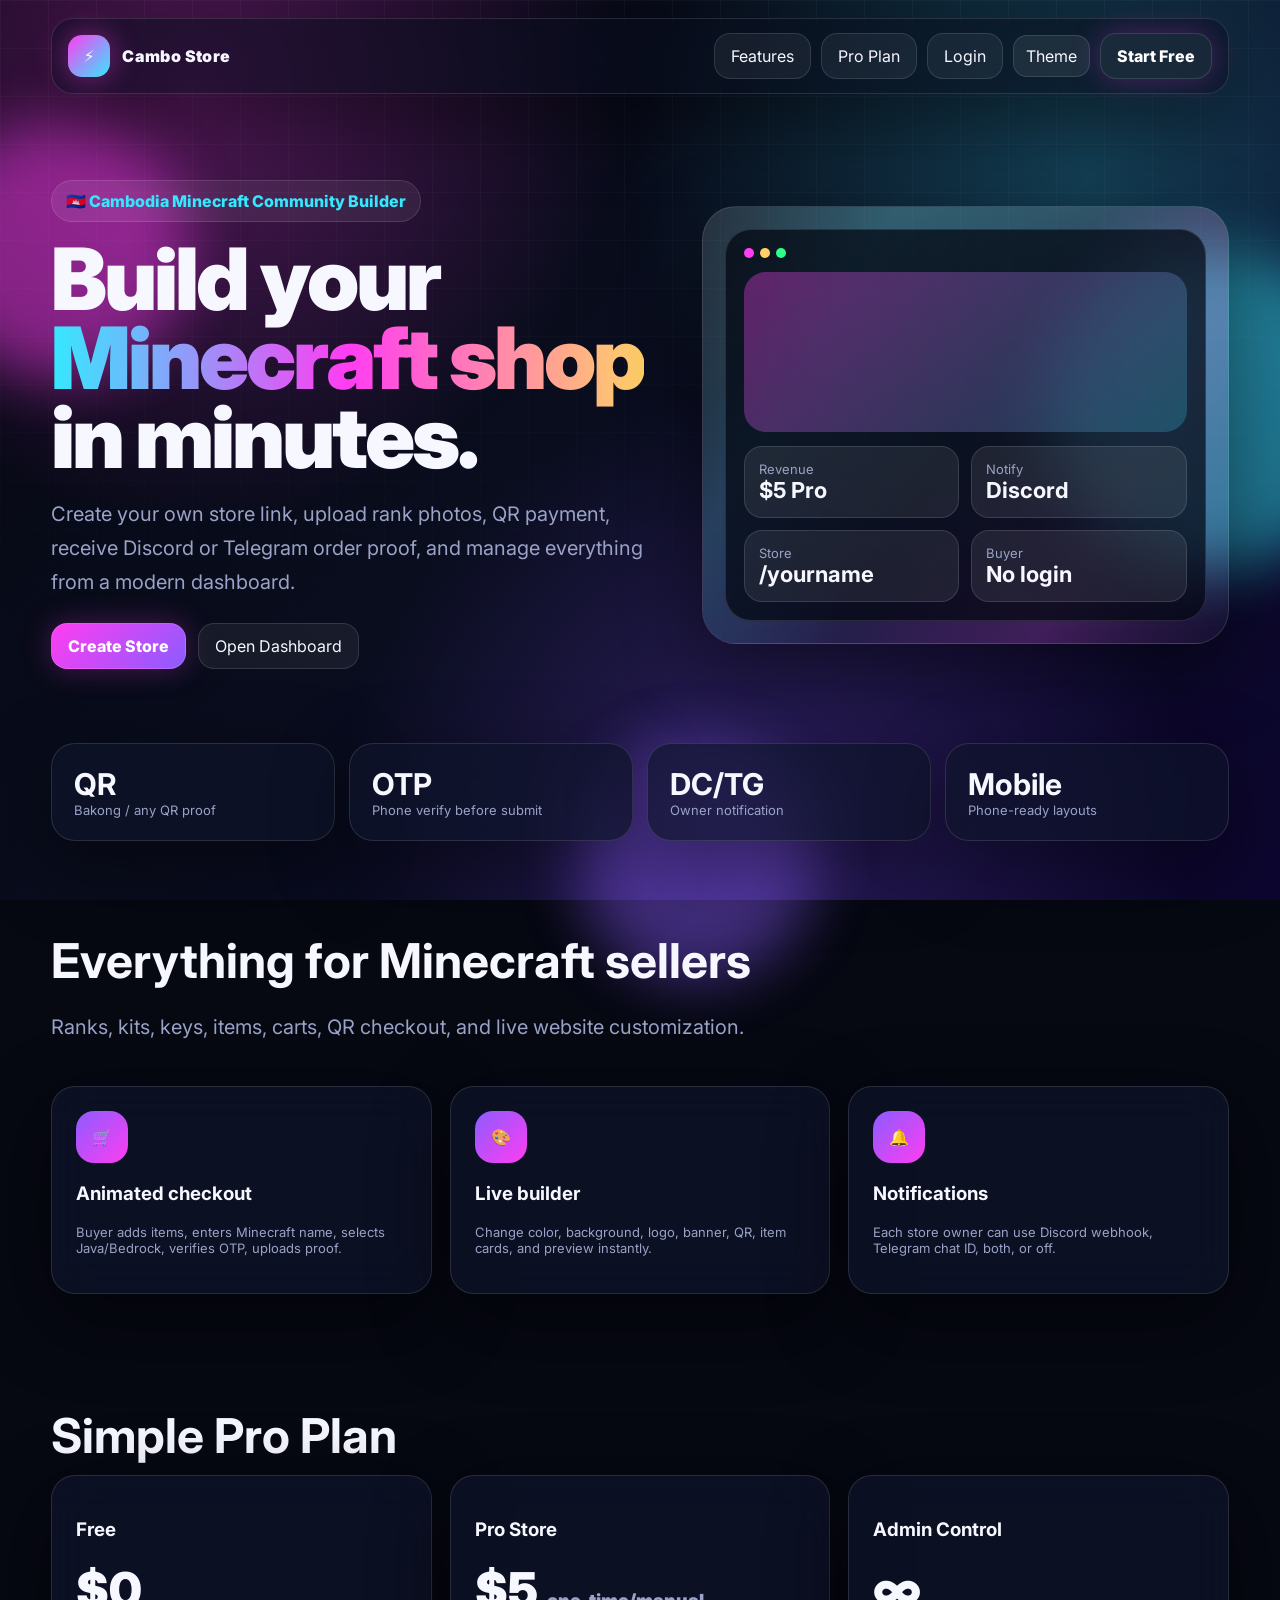
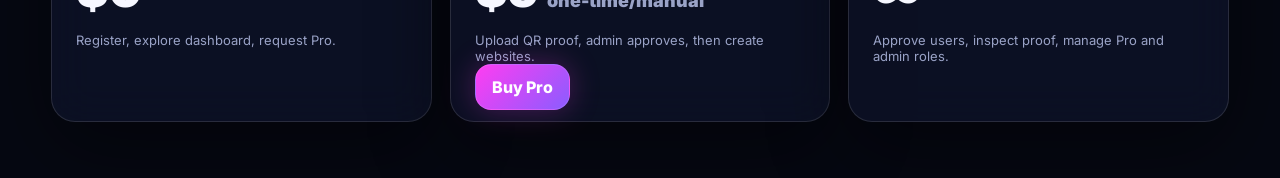
==== index.html @ da65d28f "Add files via upload" ====
<!DOCTYPE html><html lang="en"><head><meta charset="UTF-8"><meta name="viewport" content="width=device-width,initial-scale=1.0"><title>Cambo Store — Minecraft store builder</title><link rel="preconnect" href="https://fonts.googleapis.com"><link href="https://fonts.googleapis.com/css2?family=Inter:wght@400;600;700;800;900&display=swap" rel="stylesheet"><link rel="stylesheet" href="neon.css"></head><body><div class="bgfx"></div><div class="gridfx"></div><div class="orb one"></div><div class="orb two"></div><div class="orb three"></div><nav class="nav"><a class="brand" href="index.html"><span class="brand-badge">⚡</span><span>Cambo Store</span></a><div class="navlinks"><a href="#features">Features</a><a href="#pricing">Pro Plan</a><a href="login.html" data-auth>Login</a><button class="theme-toggle" onclick="toggleTheme()">Theme</button><a class="btn" href="register.html">Start Free</a></div></nav><main class="container"><section class="hero"><div><span class="eyebrow">🇰🇭 Cambodia Minecraft Community Builder</span><h1 class="title">Build your <span>Minecraft shop</span> in minutes.</h1><p class="lead">Create your own store link, upload rank photos, QR payment, receive Discord or Telegram order proof, and manage everything from a modern dashboard.</p><div class="hero-actions"><a class="btn" href="register.html">Create Store</a><a class="ghost" href="login.html">Open Dashboard</a></div></div><div class="hero-card"><div class="preview-window"><div class="mock-top"><i class="dot"></i><i class="dot"></i><i class="dot"></i></div><div class="mock-banner"></div><div class="mini-grid"><div class="mini-card"><span class="small">Revenue</span><b>$5 Pro</b></div><div class="mini-card"><span class="small">Notify</span><b>Discord</b></div><div class="mini-card"><span class="small">Store</span><b>/yourname</b></div><div class="mini-card"><span class="small">Buyer</span><b>No login</b></div></div></div></div></section><section class="stats"><div class="stat"><b>QR</b><span>Bakong / any QR proof</span></div><div class="stat"><b>OTP</b><span>Phone verify before submit</span></div><div class="stat"><b>DC/TG</b><span>Owner notification</span></div><div class="stat"><b>Mobile</b><span>Phone-ready layouts</span></div></section><section id="features" class="section"><div class="section-head"><div><h2 class="section-title">Everything for Minecraft sellers</h2><p class="lead">Ranks, kits, keys, items, carts, QR checkout, and live website customization.</p></div></div><div class="features"><div class="card"><div class="icon">🛒</div><h3>Animated checkout</h3><p class="small">Buyer adds items, enters Minecraft name, selects Java/Bedrock, verifies OTP, uploads proof.</p></div><div class="card"><div class="icon">🎨</div><h3>Live builder</h3><p class="small">Change color, background, logo, banner, QR, item cards, and preview instantly.</p></div><div class="card"><div class="icon">🔔</div><h3>Notifications</h3><p class="small">Each store owner can use Discord webhook, Telegram chat ID, both, or off.</p></div></div></section><section id="pricing" class="section"><h2 class="section-title">Simple Pro Plan</h2><div class="pricing"><div class="card"><h3>Free</h3><div class="price">$0</div><p class="small">Register, explore dashboard, request Pro.</p></div><div class="card"><h3>Pro Store</h3><div class="price">$5 <span>one-time/manual</span></div><p class="small">Upload QR proof, admin approves, then create websites.</p><a class="btn full" href="register.html">Buy Pro</a></div><div class="card"><h3>Admin Control</h3><div class="price">∞</div><p class="small">Approve users, inspect proof, manage Pro and admin roles.</p></div></div></section></main><div id="toast" class="toast"></div><script src="app.js"></script></body></html>
---- neon.css ----
:root{
  --bg:#060812;--panel:rgba(15,20,42,.72);--panel2:rgba(22,28,55,.88);--text:#f6f7ff;--muted:#9aa3c7;--pink:#ff3df2;--cyan:#35e9ff;--purple:#8b5cff;--green:#2dff88;--gold:#ffd166;--danger:#ff4d6d;--radius:24px;--shadow:0 25px 80px rgba(0,0,0,.45);--border:1px solid rgba(255,255,255,.12)
}
[data-theme="light"]{--bg:#f4f7ff;--panel:rgba(255,255,255,.82);--panel2:#fff;--text:#0b1021;--muted:#5d6685;--shadow:0 20px 60px rgba(26,35,70,.14);--border:1px solid rgba(20,30,60,.1)}
*{box-sizing:border-box}html{scroll-behavior:smooth}body{margin:0;font-family:Inter,ui-sans-serif,system-ui,Segoe UI,Arial,sans-serif;background:var(--bg);color:var(--text);min-height:100vh;overflow-x:hidden}a{color:inherit;text-decoration:none}button,input,textarea,select{font:inherit}button{border:0;cursor:pointer}.bgfx{position:fixed;inset:0;z-index:-3;background:radial-gradient(circle at 15% 10%,rgba(255,61,242,.3),transparent 32%),radial-gradient(circle at 85% 20%,rgba(53,233,255,.24),transparent 35%),radial-gradient(circle at 60% 90%,rgba(139,92,255,.26),transparent 38%),linear-gradient(135deg,#050610,#090d1d 45%,#0d0630)}.gridfx{position:fixed;inset:0;z-index:-2;background-image:linear-gradient(rgba(255,255,255,.045) 1px,transparent 1px),linear-gradient(90deg,rgba(255,255,255,.045) 1px,transparent 1px);background-size:48px 48px;mask-image:linear-gradient(to bottom,rgba(0,0,0,.8),transparent 85%)}.orb{position:fixed;border-radius:999px;filter:blur(30px);opacity:.45;animation:float 8s ease-in-out infinite;z-index:-1}.orb.one{width:260px;height:260px;background:var(--pink);left:-70px;top:120px}.orb.two{width:320px;height:320px;background:var(--cyan);right:-90px;top:250px;animation-delay:1.2s}.orb.three{width:240px;height:240px;background:var(--purple);left:45%;bottom:-80px;animation-delay:2.1s}@keyframes float{50%{transform:translateY(-25px) scale(1.07)}}
.nav{width:min(1180px,92%);margin:18px auto;display:flex;align-items:center;justify-content:space-between;padding:14px 16px;border:var(--border);background:rgba(9,13,28,.55);backdrop-filter:blur(18px);border-radius:22px;box-shadow:var(--shadow);position:sticky;top:14px;z-index:20}.brand{display:flex;align-items:center;gap:12px;font-weight:900;letter-spacing:.4px}.brand-badge{width:42px;height:42px;border-radius:14px;background:linear-gradient(135deg,var(--pink),var(--cyan));display:grid;place-items:center;box-shadow:0 0 30px rgba(255,61,242,.45)}.navlinks{display:flex;gap:10px;align-items:center}.navlinks a,.ghost,.btn{padding:12px 16px;border-radius:16px;border:var(--border);background:rgba(255,255,255,.06);transition:.22s ease}.navlinks a:hover,.ghost:hover{transform:translateY(-2px);border-color:rgba(53,233,255,.5);box-shadow:0 0 28px rgba(53,233,255,.16)}.btn{background:linear-gradient(135deg,var(--pink),var(--purple));color:white;font-weight:800;box-shadow:0 0 30px rgba(255,61,242,.26)}.btn.cyan{background:linear-gradient(135deg,var(--cyan),var(--green));color:#06101b}.btn:hover{transform:translateY(-3px) scale(1.01)}.container{width:min(1180px,92%);margin:0 auto}.hero{padding:68px 0 40px;display:grid;grid-template-columns:1.08fr .92fr;gap:32px;align-items:center}.eyebrow{display:inline-flex;gap:8px;align-items:center;padding:10px 14px;border-radius:999px;background:rgba(255,255,255,.07);border:var(--border);color:var(--cyan);font-weight:800}.title{font-size:clamp(42px,7vw,86px);line-height:.92;margin:18px 0 18px;letter-spacing:-3px;font-weight:1000}.title span{background:linear-gradient(90deg,var(--cyan),var(--pink),var(--gold));-webkit-background-clip:text;color:transparent}.lead{font-size:clamp(16px,2vw,20px);color:var(--muted);line-height:1.7;max-width:700px}.hero-actions{display:flex;gap:12px;flex-wrap:wrap;margin-top:24px}.hero-card{position:relative;border:var(--border);background:linear-gradient(180deg,rgba(255,255,255,.12),rgba(255,255,255,.04));border-radius:34px;padding:22px;box-shadow:var(--shadow);overflow:hidden}.hero-card:before{content:"";position:absolute;inset:-1px;background:linear-gradient(120deg,transparent,var(--cyan),transparent,var(--pink),transparent);opacity:.16;z-index:-1}.preview-window{border-radius:26px;background:rgba(4,7,18,.72);border:var(--border);padding:18px}.mock-top{display:flex;gap:6px;margin-bottom:14px}.dot{width:10px;height:10px;border-radius:50%;background:var(--pink)}.dot:nth-child(2){background:var(--gold)}.dot:nth-child(3){background:var(--green)}.mock-banner{height:160px;border-radius:22px;background:linear-gradient(135deg,rgba(255,61,242,.35),rgba(53,233,255,.22)),url('https://images.unsplash.com/photo-1607513746994-51f730a44832?q=80&w=1200&auto=format&fit=crop') center/cover}.mini-grid{display:grid;grid-template-columns:repeat(2,1fr);gap:12px;margin-top:14px}.mini-card{border:var(--border);border-radius:18px;padding:14px;background:rgba(255,255,255,.08)}.mini-card b{display:block;font-size:22px}.stats{display:grid;grid-template-columns:repeat(4,1fr);gap:14px;margin:34px auto}.stat,.card,.panel,.auth-card{border:var(--border);background:var(--panel);backdrop-filter:blur(20px);border-radius:var(--radius);box-shadow:var(--shadow)}.stat{padding:22px}.stat b{font-size:30px}.stat span,.small{display:block;color:var(--muted);font-size:13px}.section{padding:56px 0}.section-title{font-size:clamp(28px,4vw,48px);margin:0 0 10px}.section-head{display:flex;justify-content:space-between;gap:20px;align-items:end;margin-bottom:22px}.features,.templates,.pricing{display:grid;grid-template-columns:repeat(3,1fr);gap:18px}.card{padding:24px;transition:.22s}.card:hover{transform:translateY(-6px);border-color:rgba(255,61,242,.45);box-shadow:0 30px 90px rgba(255,61,242,.12)}.icon{width:52px;height:52px;border-radius:18px;display:grid;place-items:center;background:linear-gradient(135deg,var(--purple),var(--pink));margin-bottom:14px}.price{font-size:48px;font-weight:1000}.price span{font-size:18px;color:var(--muted)}
.auth-wrap{min-height:100vh;display:grid;place-items:center;padding:30px}.auth-card{width:min(460px,94%);padding:28px}.auth-card h1{font-size:34px;margin:8px 0}.field{display:grid;gap:7px;margin:14px 0}.field label{color:var(--muted);font-weight:700;font-size:13px}input,textarea,select{width:100%;padding:14px 16px;border-radius:16px;border:var(--border);outline:none;background:rgba(255,255,255,.07);color:var(--text)}input:focus,textarea:focus,select:focus{border-color:var(--cyan);box-shadow:0 0 0 4px rgba(53,233,255,.12)}.full{width:100%}.toast{position:fixed;right:20px;bottom:20px;padding:14px 16px;border-radius:18px;background:var(--panel2);border:var(--border);box-shadow:var(--shadow);display:none;z-index:100}.toast.show{display:block;animation:pop .25s ease}@keyframes pop{from{transform:translateY(12px);opacity:0}}
.app{display:grid;grid-template-columns:280px 1fr;min-height:100vh}.sidebar{position:sticky;top:0;height:100vh;padding:18px;border-right:var(--border);background:rgba(5,8,22,.78);backdrop-filter:blur(18px)}.side-nav{display:grid;gap:10px;margin-top:24px}.side-nav a,.side-nav button{padding:14px 16px;border-radius:16px;background:transparent;color:var(--muted);text-align:left;border:0}.side-nav a.active,.side-nav a:hover,.side-nav button:hover{background:rgba(255,255,255,.08);color:var(--text)}.main{padding:24px;min-width:0}.topbar{display:flex;justify-content:space-between;align-items:center;gap:14px;margin-bottom:22px}.dash-grid{display:grid;grid-template-columns:repeat(3,1fr);gap:18px;margin-bottom:18px}.panel{padding:22px}.row{display:flex;justify-content:space-between;gap:14px;align-items:center;padding:16px;border-radius:18px;border:var(--border);background:rgba(255,255,255,.05);margin:10px 0}.row-actions{display:flex;gap:8px;flex-wrap:wrap}.badge{display:inline-flex;align-items:center;gap:6px;padding:8px 12px;border-radius:999px;background:rgba(53,233,255,.12);border:1px solid rgba(53,233,255,.25);color:var(--cyan);font-weight:900;font-size:12px}.badge.pro{background:rgba(255,209,102,.12);border-color:rgba(255,209,102,.25);color:var(--gold)}.builder{display:grid;grid-template-columns:1fr .9fr;gap:18px}.tabs{display:flex;gap:8px;flex-wrap:wrap;margin:14px 0}.tab{padding:10px 14px;border-radius:12px;background:rgba(255,255,255,.06)}.upload-zone{border:2px dashed rgba(53,233,255,.35);border-radius:20px;padding:22px;text-align:center;background:rgba(53,233,255,.06);transition:.2s}.upload-zone.drag{background:rgba(255,61,242,.12);border-color:var(--pink)}.preview{min-height:420px;border-radius:28px;border:var(--border);padding:20px;overflow:hidden}.preview-hero{border-radius:24px;padding:28px;background:linear-gradient(135deg,rgba(255,61,242,.25),rgba(53,233,255,.18));text-align:center}.preview img{max-width:100%;border-radius:18px}.items-grid{display:grid;grid-template-columns:repeat(2,1fr);gap:12px}.item-card{border:var(--border);background:rgba(255,255,255,.06);border-radius:18px;padding:14px}.item-card img{width:100%;height:120px;object-fit:cover;border-radius:14px}.admin-users{display:grid;gap:12px}.proof-img{width:90px;height:90px;object-fit:cover;border-radius:14px;border:var(--border)}
.shop-layout{display:grid;grid-template-columns:230px 1fr 330px;gap:18px;width:min(1400px,94%);margin:22px auto}.shop-side,.shop-cart,.shop-main{border:var(--border);background:var(--panel);border-radius:26px;box-shadow:var(--shadow);padding:18px}.shop-side{height:max-content;position:sticky;top:18px}.shop-logo{width:70px;height:70px;border-radius:22px;object-fit:cover;border:var(--border)}.shop-main{min-height:80vh}.shop-hero{padding:34px;border-radius:28px;background:linear-gradient(135deg,rgba(255,61,242,.28),rgba(53,233,255,.16));margin-bottom:18px;overflow:hidden}.shop-hero h1{font-size:clamp(34px,5vw,66px);margin:0}.banner{width:100%;max-height:260px;object-fit:cover;border-radius:22px;margin-top:16px}.shop-grid{display:grid;grid-template-columns:repeat(3,1fr);gap:16px}.shop-item{border:var(--border);border-radius:22px;padding:14px;background:rgba(255,255,255,.06);transition:.2s}.shop-item:hover{transform:translateY(-5px);box-shadow:0 20px 60px rgba(53,233,255,.12)}.shop-item img{width:100%;height:150px;object-fit:cover;border-radius:16px}.shop-cart{height:max-content;position:sticky;top:18px}.cart-line{display:flex;justify-content:space-between;gap:10px;padding:9px 0;border-bottom:1px solid rgba(255,255,255,.08)}.qr{width:100%;max-width:220px;border-radius:18px;border:var(--border);display:block;margin:10px auto}.theme-toggle{background:rgba(255,255,255,.08);border:var(--border);color:var(--text);padding:10px 12px;border-radius:14px}
@media(max-width:980px){.hero,.builder,.shop-layout{grid-template-columns:1fr}.stats,.features,.templates,.pricing,.dash-grid{grid-template-columns:1fr 1fr}.app{grid-template-columns:1fr}.sidebar{position:fixed;z-index:50;left:-290px;transition:.25s}.sidebar.open{left:0}.shop-side,.shop-cart{position:static}.shop-grid{grid-template-columns:1fr 1fr}.navlinks{display:none}.mobile-show{display:inline-flex!important}}@media(max-width:620px){.stats,.features,.templates,.pricing,.dash-grid,.shop-grid,.items-grid{grid-template-columns:1fr}.title{letter-spacing:-1px}.main{padding:14px}.row{display:block}.row-actions{margin-top:12px}.hero-actions .btn,.hero-actions .ghost{width:100%;text-align:center}.shop-layout{width:94%;margin:12px auto}.auth-card{padding:22px}.section-head{display:block}}
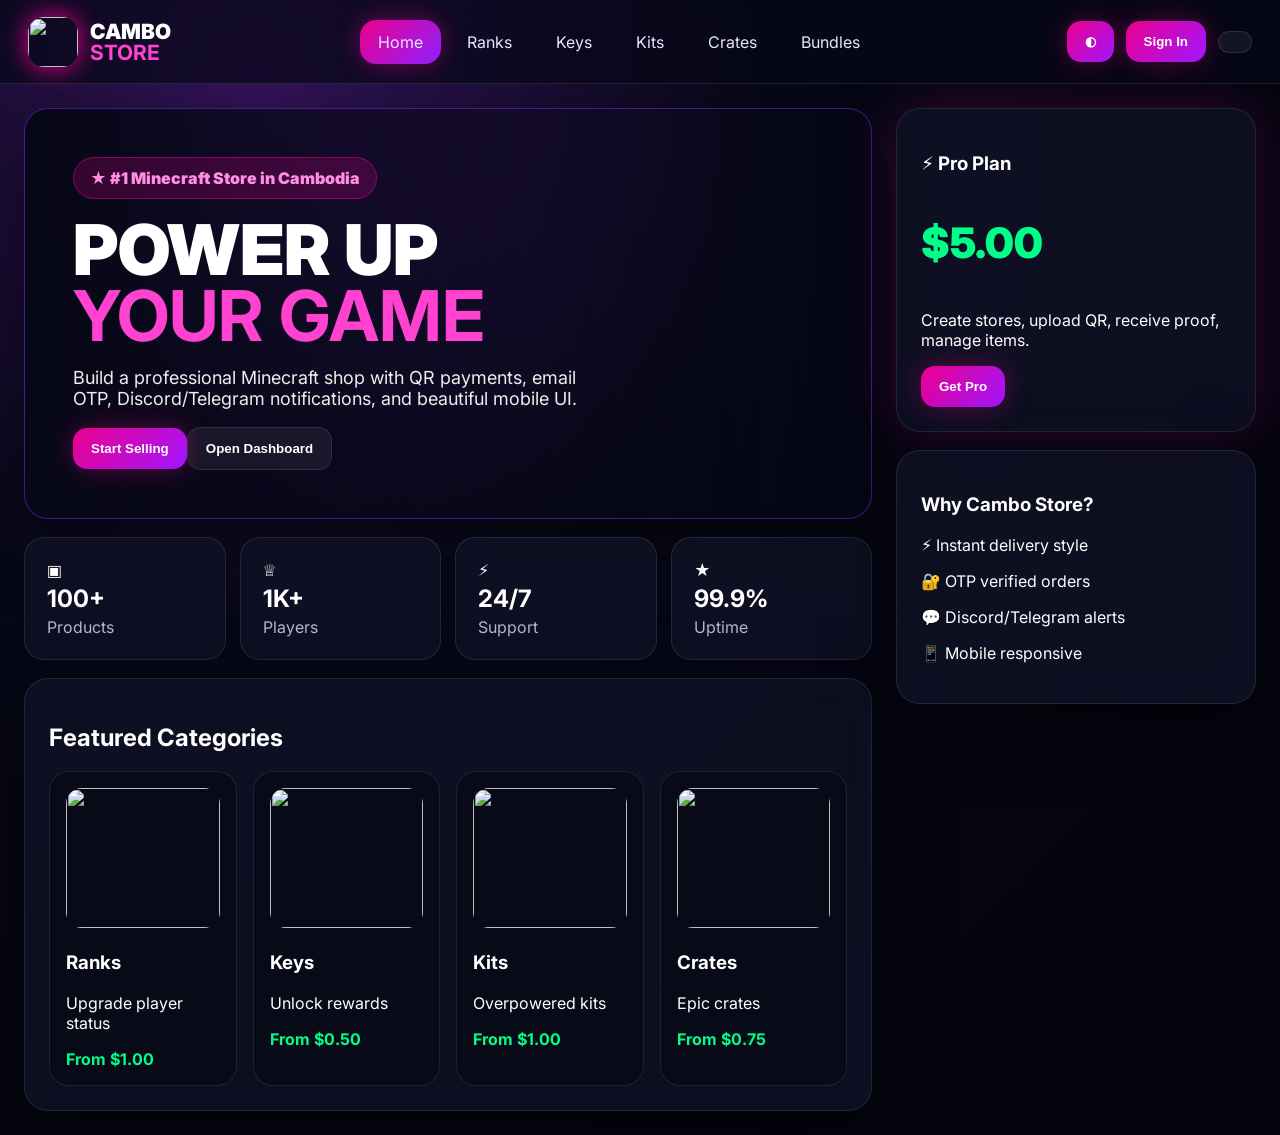
==== commit fa3eb369: "Add files via upload" ====
--- a/index.html
+++ b/index.html
@@ -1 +1 @@
-<!DOCTYPE html><html lang="en"><head><meta charset="UTF-8"><meta name="viewport" content="width=device-width,initial-scale=1.0"><title>Cambo Store — Minecraft store builder</title><link rel="preconnect" href="https://fonts.googleapis.com"><link href="https://fonts.googleapis.com/css2?family=Inter:wght@400;600;700;800;900&display=swap" rel="stylesheet"><link rel="stylesheet" href="neon.css"></head><body><div class="bgfx"></div><div class="gridfx"></div><div class="orb one"></div><div class="orb two"></div><div class="orb three"></div><nav class="nav"><a class="brand" href="index.html"><span class="brand-badge">⚡</span><span>Cambo Store</span></a><div class="navlinks"><a href="#features">Features</a><a href="#pricing">Pro Plan</a><a href="login.html" data-auth>Login</a><button class="theme-toggle" onclick="toggleTheme()">Theme</button><a class="btn" href="register.html">Start Free</a></div></nav><main class="container"><section class="hero"><div><span class="eyebrow">🇰🇭 Cambodia Minecraft Community Builder</span><h1 class="title">Build your <span>Minecraft shop</span> in minutes.</h1><p class="lead">Create your own store link, upload rank photos, QR payment, receive Discord or Telegram order proof, and manage everything from a modern dashboard.</p><div class="hero-actions"><a class="btn" href="register.html">Create Store</a><a class="ghost" href="login.html">Open Dashboard</a></div></div><div class="hero-card"><div class="preview-window"><div class="mock-top"><i class="dot"></i><i class="dot"></i><i class="dot"></i></div><div class="mock-banner"></div><div class="mini-grid"><div class="mini-card"><span class="small">Revenue</span><b>$5 Pro</b></div><div class="mini-card"><span class="small">Notify</span><b>Discord</b></div><div class="mini-card"><span class="small">Store</span><b>/yourname</b></div><div class="mini-card"><span class="small">Buyer</span><b>No login</b></div></div></div></div></section><section class="stats"><div class="stat"><b>QR</b><span>Bakong / any QR proof</span></div><div class="stat"><b>OTP</b><span>Phone verify before submit</span></div><div class="stat"><b>DC/TG</b><span>Owner notification</span></div><div class="stat"><b>Mobile</b><span>Phone-ready layouts</span></div></section><section id="features" class="section"><div class="section-head"><div><h2 class="section-title">Everything for Minecraft sellers</h2><p class="lead">Ranks, kits, keys, items, carts, QR checkout, and live website customization.</p></div></div><div class="features"><div class="card"><div class="icon">🛒</div><h3>Animated checkout</h3><p class="small">Buyer adds items, enters Minecraft name, selects Java/Bedrock, verifies OTP, uploads proof.</p></div><div class="card"><div class="icon">🎨</div><h3>Live builder</h3><p class="small">Change color, background, logo, banner, QR, item cards, and preview instantly.</p></div><div class="card"><div class="icon">🔔</div><h3>Notifications</h3><p class="small">Each store owner can use Discord webhook, Telegram chat ID, both, or off.</p></div></div></section><section id="pricing" class="section"><h2 class="section-title">Simple Pro Plan</h2><div class="pricing"><div class="card"><h3>Free</h3><div class="price">$0</div><p class="small">Register, explore dashboard, request Pro.</p></div><div class="card"><h3>Pro Store</h3><div class="price">$5 <span>one-time/manual</span></div><p class="small">Upload QR proof, admin approves, then create websites.</p><a class="btn full" href="register.html">Buy Pro</a></div><div class="card"><h3>Admin Control</h3><div class="price">∞</div><p class="small">Approve users, inspect proof, manage Pro and admin roles.</p></div></div></section></main><div id="toast" class="toast"></div><script src="app.js"></script></body></html>
+<!DOCTYPE html><html lang="en"><head><meta charset="UTF-8"><meta name="viewport" content="width=device-width,initial-scale=1"><title>Cambo Store</title><link rel="stylesheet" href="style.css"><script src="app.js" defer></script></head><body onload="loadHome()"><div id="particles"></div><nav class="topbar"><div class="logo"><img src="img/neon-preview.png"><span>CAMBO<br><b>STORE</b></span></div><div class="navlinks"><a class="active">Home</a><a>Ranks</a><a>Keys</a><a>Kits</a><a>Crates</a><a>Bundles</a></div><div class="nav-actions"><button onclick="toggleTheme()">◐</button><button id="loginBtn" onclick="go('login.html')">Sign In</button><div id="navUser" class="nav-user"></div></div></nav><main class="home-grid"><section class="home-main"><div class="hero-home"><div><span class="pill">★ #1 Minecraft Store in Cambodia</span><h1>POWER UP<br><b>YOUR GAME</b></h1><p>Build a professional Minecraft shop with QR payments, email OTP, Discord/Telegram notifications, and beautiful mobile UI.</p><button onclick="go('register.html')">Start Selling</button><button class="ghost" onclick="go('login.html')">Open Dashboard</button></div></div><div class="stats"><div>▣<b>100+</b><span>Products</span></div><div>♕<b>1K+</b><span>Players</span></div><div>⚡<b>24/7</b><span>Support</span></div><div>★<b>99.9%</b><span>Uptime</span></div></div><section class="section"><h2>Featured Categories</h2><div class="cards"><article><img src="img/neon-preview.png"><h3>Ranks</h3><p>Upgrade player status</p><b>From $1.00</b></article><article><img src="img/neon-preview.png"><h3>Keys</h3><p>Unlock rewards</p><b>From $0.50</b></article><article><img src="img/neon-preview.png"><h3>Kits</h3><p>Overpowered kits</p><b>From $1.00</b></article><article><img src="img/neon-preview.png"><h3>Crates</h3><p>Epic crates</p><b>From $0.75</b></article></div></section></section><aside class="home-side"><div class="panel glow"><h3>⚡ Pro Plan</h3><p class="price">$5.00</p><p>Create stores, upload QR, receive proof, manage items.</p><button onclick="go('register.html')">Get Pro</button></div><div class="panel"><h3>Why Cambo Store?</h3><p>⚡ Instant delivery style</p><p>🔐 OTP verified orders</p><p>💬 Discord/Telegram alerts</p><p>📱 Mobile responsive</p></div></aside></main><div id="toastBox"></div></body></html>
--- a/style.css
+++ b/style.css
@@ -0,0 +1,10 @@
+@import url('https://fonts.googleapis.com/css2?family=Inter:wght@400;600;700;800;900&display=swap');
+:root{--bg:#070817;--panel:#111226cc;--line:#ffffff18;--txt:#fff;--muted:#b9b6d8;--pink:#ec008c;--pink2:#ff43d0;--cyan:#00d9ff;--green:#00ff88;--yellow:#ffd000;--shadow:0 20px 70px #0008;--r:24px} [data-theme=light]{--bg:#f5f7ff;--panel:#ffffffdd;--txt:#111;--muted:#667;--line:#0001}*{box-sizing:border-box}body{margin:0;background:radial-gradient(circle at 20% 10%,#35145d 0,#070817 35%,#02030b 100%);color:var(--txt);font-family:Inter,system-ui,sans-serif;min-height:100vh}a{color:inherit;text-decoration:none;cursor:pointer}button{border:0;border-radius:14px;padding:13px 18px;background:linear-gradient(135deg,var(--pink),#a016ff);color:white;font-weight:900;cursor:pointer;box-shadow:0 0 28px #ec008c55;transition:.25s}button:hover{transform:translateY(-2px);filter:brightness(1.15)}button:disabled{opacity:.6;cursor:not-allowed}input,select,textarea{width:100%;background:#070817cc;color:var(--txt);border:1px solid var(--line);border-radius:14px;padding:14px 15px;outline:0;margin:8px 0}textarea{min-height:92px}label{font-size:13px;color:var(--muted);font-weight:800}.ghost{background:#ffffff10;box-shadow:none;border:1px solid var(--line)}.danger{background:#ff275f}.green{color:var(--green)}.pink{color:var(--pink2)}.price{font-size:42px;font-weight:900;color:var(--green)}
+#particles{position:fixed;inset:0;pointer-events:none;overflow:hidden;z-index:-1}#particles span{position:absolute;bottom:-20px;width:4px;height:4px;background:var(--pink2);box-shadow:0 0 14px var(--pink2);border-radius:50%;animation:float linear infinite}@keyframes float{to{transform:translateY(-110vh) translateX(60px);opacity:0}}#toastBox{position:fixed;right:18px;top:18px;z-index:9999;display:grid;gap:10px}.toast{transform:translateX(130%);opacity:0;transition:.3s;background:#121225;border:1px solid #ffffff20;color:white;padding:14px 18px;border-radius:16px;box-shadow:var(--shadow);font-weight:800}.toast.show{transform:none;opacity:1}.toast.ok{border-color:#00ff8855}.toast.bad{border-color:#ff2b6d88}.spin{display:inline-block;width:14px;height:14px;border:2px solid #fff8;border-top-color:transparent;border-radius:50%;animation:rot .8s linear infinite;margin-right:8px}@keyframes rot{to{rotate:360deg}}
+.topbar{height:84px;display:flex;align-items:center;justify-content:space-between;padding:0 28px;border-bottom:1px solid var(--line);backdrop-filter:blur(18px);position:sticky;top:0;z-index:10;background:#070817aa}.logo{display:flex;align-items:center;gap:12px;font-size:21px;font-weight:900;line-height:1}.logo b,.hero-home b{color:var(--pink2)}.logo img{width:50px;height:50px;border-radius:16px;object-fit:cover;box-shadow:0 0 25px #ec008c}.logo.big{justify-content:center;margin-bottom:20px}.logo.big img{width:72px;height:72px}.navlinks{display:flex;gap:8px}.navlinks a,.dash-side a{padding:12px 18px;border-radius:16px;color:#e9e5ff}.navlinks a.active,.dash-side a.active{background:linear-gradient(135deg,#ec008c,#8d20ff);box-shadow:0 0 25px #ec008c66}.nav-actions{display:flex;align-items:center;gap:12px}.nav-user{display:flex;flex-direction:column;background:#ffffff10;border:1px solid var(--line);border-radius:16px;padding:10px 16px;cursor:pointer}.nav-user span{font-size:11px;color:var(--pink2);font-weight:900}
+.home-grid{display:grid;grid-template-columns:1fr 360px;gap:24px;padding:24px;max-width:1700px;margin:auto}.hero-home{min-height:390px;border:1px solid #7c2dff77;border-radius:var(--r);overflow:hidden;background:linear-gradient(90deg,#070817 0%,#070817aa 40%,transparent),url('img/neon-preview.png') center/cover;display:flex;align-items:center;padding:48px;box-shadow:var(--shadow)}.hero-home h1{font-size:70px;line-height:.94;margin:18px 0;font-weight:900}.hero-home p{color:#eee;max-width:540px;font-size:18px}.pill{display:inline-block;background:#ec008c33;border:1px solid #ec008c77;color:#ff8ee3;border-radius:999px;padding:10px 16px;font-weight:900}.stats{display:grid;grid-template-columns:repeat(4,1fr);gap:14px;margin:18px 0}.stats div{background:var(--panel);border:1px solid var(--line);border-radius:20px;padding:22px;display:grid;gap:4px}.stats b{font-size:24px}.stats span{color:var(--muted)}.panel,.section{background:var(--panel);border:1px solid var(--line);border-radius:var(--r);padding:24px;box-shadow:var(--shadow);backdrop-filter:blur(18px)}.glow{box-shadow:0 0 50px #ec008c33}.cards,.product-grid{display:grid;grid-template-columns:repeat(4,1fr);gap:16px}.cards article,.product,.admin-card{background:#090a18;border:1px solid #ffffff18;border-radius:20px;padding:16px;transition:.25s}.cards article:hover,.product:hover,.admin-card:hover{transform:translateY(-5px);border-color:#ec008caa;box-shadow:0 0 35px #ec008c33}.cards img,.product img{width:100%;height:140px;object-fit:cover;border-radius:16px}.cards b,.product b{color:var(--green)}.home-side{display:grid;gap:18px;align-content:start}.auth{display:grid;place-items:center;padding:24px}.auth-card{width:min(450px,100%);background:var(--panel);border:1px solid var(--line);border-radius:30px;padding:34px;box-shadow:var(--shadow);text-align:center}.auth-card h1{font-size:42px;margin:10px 0}.auth-card a{display:block;color:var(--pink2);font-weight:900;margin-top:18px}
+.dash-side{position:fixed;left:0;top:0;bottom:0;width:260px;background:#080914d9;border-right:1px solid var(--line);padding:22px;display:flex;flex-direction:column;gap:10px;backdrop-filter:blur(20px)}.dash{margin-left:260px;padding:28px;max-width:1500px}.dash header{display:flex;justify-content:space-between;align-items:center;margin-bottom:20px}.dash h1{font-size:40px}.badge{display:inline-flex;background:#ffffff12;border:1px solid var(--line);border-radius:999px;padding:8px 12px;font-weight:900;font-size:12px;margin:4px}.badge.hot{background:#ec008c33;color:#ff80dd}.dash-grid{display:grid;grid-template-columns:360px 1fr;gap:20px}.pro.active{border-color:#00ff8866}.qr{width:190px;max-width:100%;border-radius:18px;display:block;margin:14px 0}.dash-row{display:flex;justify-content:space-between;align-items:center;gap:16px;background:#080918;border:1px solid var(--line);padding:16px;border-radius:18px;margin:10px 0}.dash-row span{display:block;color:var(--muted);font-size:13px}.actions{display:flex;gap:8px;flex-wrap:wrap}.actions a{padding:13px 16px;border:1px solid var(--line);border-radius:14px;background:#ffffff10;font-weight:900}.editor{display:none;margin-top:20px}.editor.show{display:block}.builder-grid{display:grid;grid-template-columns:420px 1fr;gap:24px}.colors{display:grid;grid-template-columns:repeat(4,1fr);gap:8px}.colors input{height:54px;padding:4px}.live-preview{min-height:260px;border:1px solid var(--line);border-radius:24px;overflow:hidden}.mini-hero{min-height:260px;background-size:cover;background-position:center;padding:28px;display:flex;flex-direction:column;justify-content:center}.mini-hero h2{font-size:42px;margin:10px 0}.empty,.notfound{padding:28px;text-align:center;color:var(--muted)}.admin-card{display:flex;justify-content:space-between;align-items:center;margin:12px 0}.proof{display:inline-block;margin-top:8px;color:var(--cyan);font-weight:900}
+.store-shell{display:grid;grid-template-columns:240px 1fr 360px;gap:18px;padding:18px}.store-side,.checkout{background:var(--panel);border:1px solid var(--line);border-radius:24px;padding:20px;backdrop-filter:blur(18px);height:calc(100vh - 36px);position:sticky;top:18px}.store-side a{display:block;padding:14px 16px;border-radius:14px;color:#eee;margin:6px 0}.store-side a:hover{background:#ec008c22}.side-user{margin-top:30px;background:#ec008c18;border:1px solid #ec008c55;border-radius:18px;padding:16px}.side-user span{display:block;color:var(--muted);margin-top:10px}.side-user b b{color:var(--green)}.store-main{display:grid;gap:18px}.store-hero{min-height:360px;border:1px solid #7c2dff77;border-radius:24px;background-size:cover;background-position:center;display:flex;flex-direction:column;justify-content:center;padding:42px;box-shadow:var(--shadow)}.store-hero h1{font-size:62px;line-height:.95;margin:18px 0}.store-hero p{font-size:18px;max-width:580px}.hero-stats{display:grid;grid-template-columns:repeat(3,1fr);gap:12px;max-width:620px}.hero-stats b{background:#0008;border:1px solid var(--line);border-radius:18px;padding:18px;font-size:25px}.hero-stats span{display:block;font-size:13px;color:var(--muted)}.product-grid{grid-template-columns:repeat(3,1fr)}.product button{width:100%;margin-top:12px}.checkout h2{margin-top:0}.cart-line{display:flex;justify-content:space-between;background:#0005;padding:12px;border-radius:12px;margin:8px 0}.total{font-size:20px;color:var(--pink2)}
+@media(max-width:1100px){.home-grid,.dash-grid,.builder-grid,.store-shell{grid-template-columns:1fr}.home-side{grid-row:auto}.dash-side{position:static;width:auto;flex-direction:row;overflow:auto}.dash{margin:0}.store-side,.checkout{position:static;height:auto}.cards,.product-grid{grid-template-columns:repeat(2,1fr)}.hero-home h1,.store-hero h1{font-size:45px}.topbar{height:auto;gap:12px;flex-wrap:wrap;padding:14px}.navlinks{overflow:auto;width:100%}}@media(max-width:640px){.cards,.product-grid,.stats,.hero-stats{grid-template-columns:1fr}.hero-home,.store-hero{padding:24px;min-height:300px}.hero-home h1,.store-hero h1{font-size:38px}.dash-row,.admin-card{flex-direction:column;align-items:flex-start}.home-grid,.store-shell,.dash{padding:12px}.dash-side{padding:12px}.panel,.section{padding:16px}}
+
+.order-card{background:#080918;border:1px solid var(--line);border-radius:20px;padding:18px;margin:12px 0;box-shadow:0 0 28px #0005}.order-top{display:flex;justify-content:space-between;gap:12px;align-items:center;margin-bottom:12px}.order-top span{display:block;color:var(--muted);font-size:12px;margin-top:3px}.status{padding:8px 12px;border-radius:999px;background:#ffffff12;border:1px solid var(--line);font-weight:900;text-transform:uppercase;font-size:12px}.status.pending{color:var(--yellow);border-color:#ffd00077}.status.approved{color:var(--green);border-color:#00ff8877}.status.rejected{color:#ff477e;border-color:#ff477e77}.order-grid{display:grid;grid-template-columns:repeat(4,1fr);gap:10px;margin:12px 0}.order-grid div{background:#0005;border:1px solid var(--line);border-radius:14px;padding:12px}.order-grid small{display:block;color:var(--muted);font-weight:800;margin-bottom:5px}.order-items{padding:12px;border-radius:14px;background:#ec008c12;border:1px solid #ec008c33;color:#f6d9ff;margin:12px 0}.section-head{display:flex;justify-content:space-between;align-items:center;gap:12px}@media(max-width:800px){.order-grid{grid-template-columns:1fr}.order-top,.section-head{flex-direction:column;align-items:flex-start}}
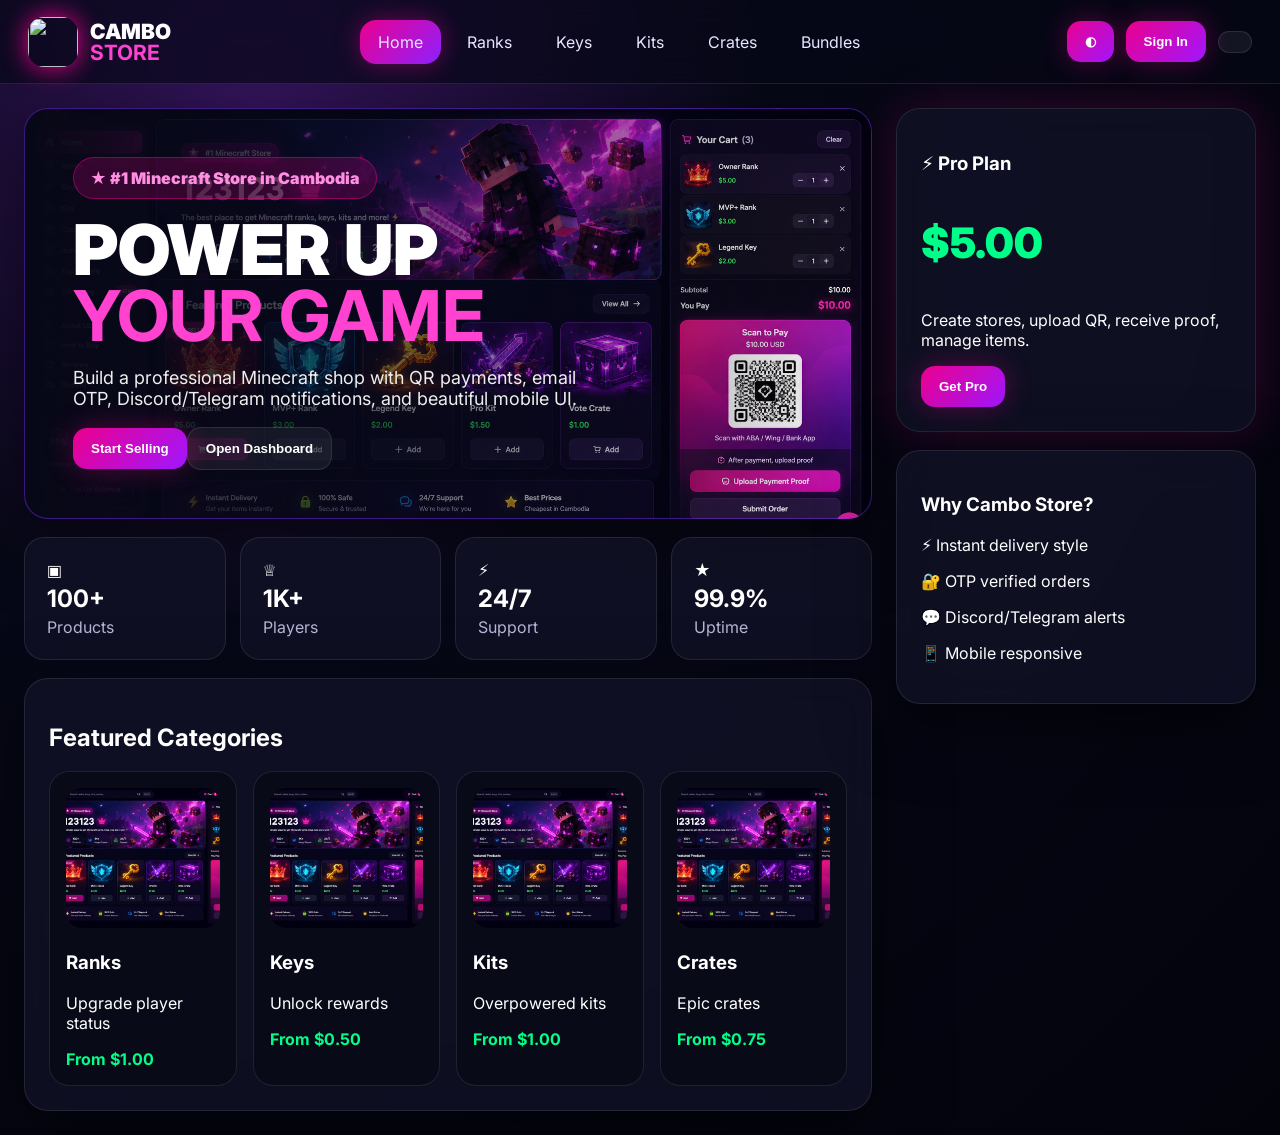
==== commit 9439b9ac: "Update index.html" ====
--- a/index.html
+++ b/index.html
@@ -1 +1 @@
-<!DOCTYPE html><html lang="en"><head><meta charset="UTF-8"><meta name="viewport" content="width=device-width,initial-scale=1"><title>Cambo Store</title><link rel="stylesheet" href="style.css"><script src="app.js" defer></script></head><body onload="loadHome()"><div id="particles"></div><nav class="topbar"><div class="logo"><img src="img/neon-preview.png"><span>CAMBO<br><b>STORE</b></span></div><div class="navlinks"><a class="active">Home</a><a>Ranks</a><a>Keys</a><a>Kits</a><a>Crates</a><a>Bundles</a></div><div class="nav-actions"><button onclick="toggleTheme()">◐</button><button id="loginBtn" onclick="go('login.html')">Sign In</button><div id="navUser" class="nav-user"></div></div></nav><main class="home-grid"><section class="home-main"><div class="hero-home"><div><span class="pill">★ #1 Minecraft Store in Cambodia</span><h1>POWER UP<br><b>YOUR GAME</b></h1><p>Build a professional Minecraft shop with QR payments, email OTP, Discord/Telegram notifications, and beautiful mobile UI.</p><button onclick="go('register.html')">Start Selling</button><button class="ghost" onclick="go('login.html')">Open Dashboard</button></div></div><div class="stats"><div>▣<b>100+</b><span>Products</span></div><div>♕<b>1K+</b><span>Players</span></div><div>⚡<b>24/7</b><span>Support</span></div><div>★<b>99.9%</b><span>Uptime</span></div></div><section class="section"><h2>Featured Categories</h2><div class="cards"><article><img src="img/neon-preview.png"><h3>Ranks</h3><p>Upgrade player status</p><b>From $1.00</b></article><article><img src="img/neon-preview.png"><h3>Keys</h3><p>Unlock rewards</p><b>From $0.50</b></article><article><img src="img/neon-preview.png"><h3>Kits</h3><p>Overpowered kits</p><b>From $1.00</b></article><article><img src="img/neon-preview.png"><h3>Crates</h3><p>Epic crates</p><b>From $0.75</b></article></div></section></section><aside class="home-side"><div class="panel glow"><h3>⚡ Pro Plan</h3><p class="price">$5.00</p><p>Create stores, upload QR, receive proof, manage items.</p><button onclick="go('register.html')">Get Pro</button></div><div class="panel"><h3>Why Cambo Store?</h3><p>⚡ Instant delivery style</p><p>🔐 OTP verified orders</p><p>💬 Discord/Telegram alerts</p><p>📱 Mobile responsive</p></div></aside></main><div id="toastBox"></div></body></html>
+<!DOCTYPE html><html lang="en"><head><meta charset="UTF-8"><meta name="viewport" content="width=device-width,initial-scale=1"><title>Cambo Store</title><link rel="stylesheet" href="style.css"><script src="app.js" defer></script></head><body onload="loadHome()"><div id="particles"></div><nav class="topbar"><div class="logo"><img src="img/logo.png"><span>CAMBO<br><b>STORE</b></span></div><div class="navlinks"><a class="active">Home</a><a>Ranks</a><a>Keys</a><a>Kits</a><a>Crates</a><a>Bundles</a></div><div class="nav-actions"><button onclick="toggleTheme()">◐</button><button id="loginBtn" onclick="go('login.html')">Sign In</button><div id="navUser" class="nav-user"></div></div></nav><main class="home-grid"><section class="home-main"><div class="hero-home"><div><span class="pill">★ #1 Minecraft Store in Cambodia</span><h1>POWER UP<br><b>YOUR GAME</b></h1><p>Build a professional Minecraft shop with QR payments, email OTP, Discord/Telegram notifications, and beautiful mobile UI.</p><button onclick="go('register.html')">Start Selling</button><button class="ghost" onclick="go('login.html')">Open Dashboard</button></div></div><div class="stats"><div>▣<b>100+</b><span>Products</span></div><div>♕<b>1K+</b><span>Players</span></div><div>⚡<b>24/7</b><span>Support</span></div><div>★<b>99.9%</b><span>Uptime</span></div></div><section class="section"><h2>Featured Categories</h2><div class="cards"><article><img src="img/neon-preview.png"><h3>Ranks</h3><p>Upgrade player status</p><b>From $1.00</b></article><article><img src="img/neon-preview.png"><h3>Keys</h3><p>Unlock rewards</p><b>From $0.50</b></article><article><img src="img/neon-preview.png"><h3>Kits</h3><p>Overpowered kits</p><b>From $1.00</b></article><article><img src="img/neon-preview.png"><h3>Crates</h3><p>Epic crates</p><b>From $0.75</b></article></div></section></section><aside class="home-side"><div class="panel glow"><h3>⚡ Pro Plan</h3><p class="price">$5.00</p><p>Create stores, upload QR, receive proof, manage items.</p><button onclick="go('register.html')">Get Pro</button></div><div class="panel"><h3>Why Cambo Store?</h3><p>⚡ Instant delivery style</p><p>🔐 OTP verified orders</p><p>💬 Discord/Telegram alerts</p><p>📱 Mobile responsive</p></div></aside></main><div id="toastBox"></div></body></html>
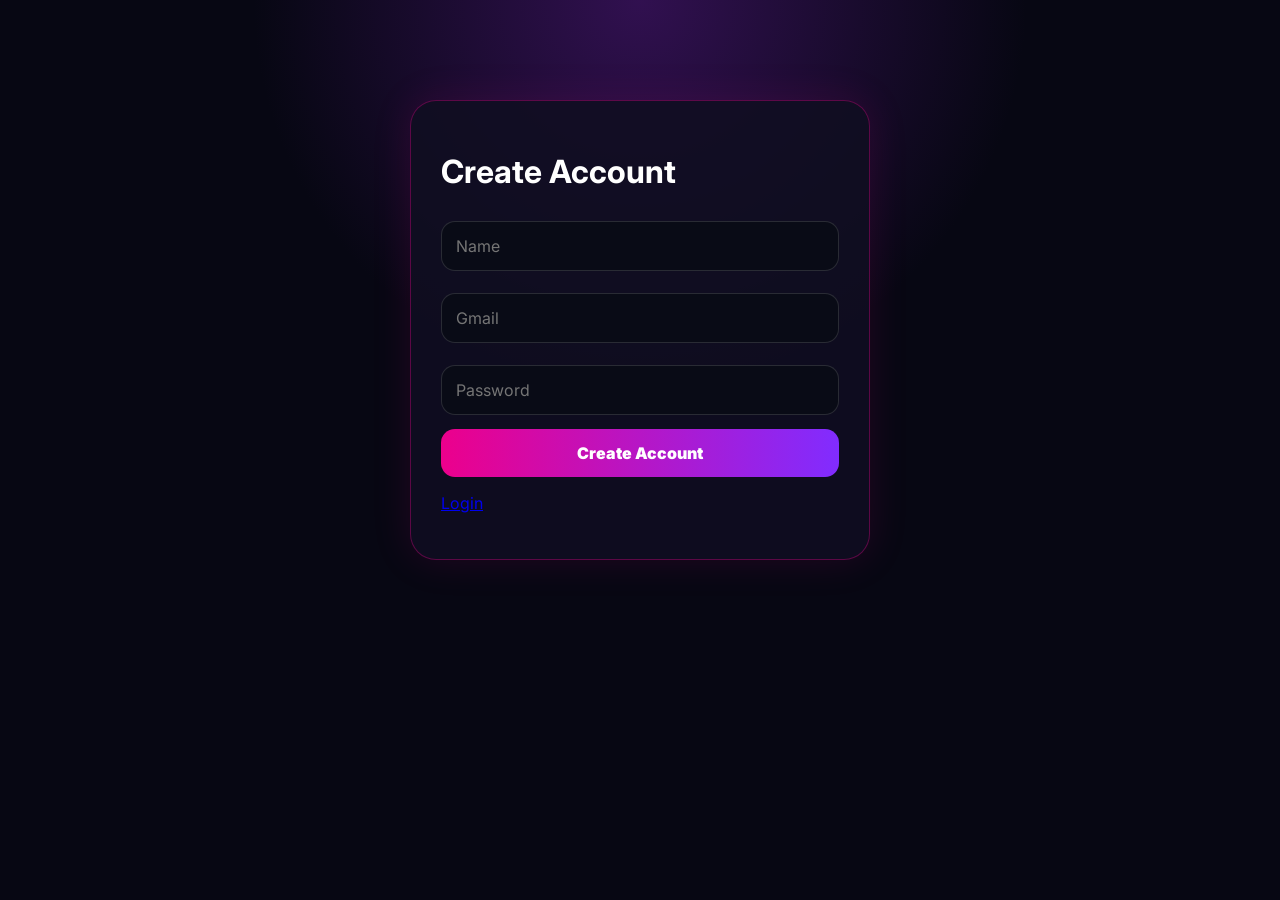
==== commit 42f8c9e5: "Add files via upload" ====
--- a/index.html
+++ b/index.html
@@ -1 +1 @@
-<!DOCTYPE html><html lang="en"><head><meta charset="UTF-8"><meta name="viewport" content="width=device-width,initial-scale=1"><title>Cambo Store</title><link rel="stylesheet" href="style.css"><script src="app.js" defer></script></head><body onload="loadHome()"><div id="particles"></div><nav class="topbar"><div class="logo"><img src="img/logo.png"><span>CAMBO<br><b>STORE</b></span></div><div class="navlinks"><a class="active">Home</a><a>Ranks</a><a>Keys</a><a>Kits</a><a>Crates</a><a>Bundles</a></div><div class="nav-actions"><button onclick="toggleTheme()">◐</button><button id="loginBtn" onclick="go('login.html')">Sign In</button><div id="navUser" class="nav-user"></div></div></nav><main class="home-grid"><section class="home-main"><div class="hero-home"><div><span class="pill">★ #1 Minecraft Store in Cambodia</span><h1>POWER UP<br><b>YOUR GAME</b></h1><p>Build a professional Minecraft shop with QR payments, email OTP, Discord/Telegram notifications, and beautiful mobile UI.</p><button onclick="go('register.html')">Start Selling</button><button class="ghost" onclick="go('login.html')">Open Dashboard</button></div></div><div class="stats"><div>▣<b>100+</b><span>Products</span></div><div>♕<b>1K+</b><span>Players</span></div><div>⚡<b>24/7</b><span>Support</span></div><div>★<b>99.9%</b><span>Uptime</span></div></div><section class="section"><h2>Featured Categories</h2><div class="cards"><article><img src="img/neon-preview.png"><h3>Ranks</h3><p>Upgrade player status</p><b>From $1.00</b></article><article><img src="img/neon-preview.png"><h3>Keys</h3><p>Unlock rewards</p><b>From $0.50</b></article><article><img src="img/neon-preview.png"><h3>Kits</h3><p>Overpowered kits</p><b>From $1.00</b></article><article><img src="img/neon-preview.png"><h3>Crates</h3><p>Epic crates</p><b>From $0.75</b></article></div></section></section><aside class="home-side"><div class="panel glow"><h3>⚡ Pro Plan</h3><p class="price">$5.00</p><p>Create stores, upload QR, receive proof, manage items.</p><button onclick="go('register.html')">Get Pro</button></div><div class="panel"><h3>Why Cambo Store?</h3><p>⚡ Instant delivery style</p><p>🔐 OTP verified orders</p><p>💬 Discord/Telegram alerts</p><p>📱 Mobile responsive</p></div></aside></main><div id="toastBox"></div></body></html>
+<!doctype html><html><head><meta charset="utf-8"><meta name="viewport" content="width=device-width,initial-scale=1"><title>Register</title><link rel="stylesheet" href="style.css"><script src="app.js" defer></script></head><body class="auth-page"><div class="auth-card"><h1>Create Account</h1><input id="name" placeholder="Name"><input id="email" placeholder="Gmail"><input id="password" type="password" placeholder="Password"><button onclick="register()">Create Account</button><p><a href="login.html">Login</a></p></div><div id="toastBox"></div></body></html>
--- a/style.css
+++ b/style.css
@@ -1,10 +1,2 @@
 @import url('https://fonts.googleapis.com/css2?family=Inter:wght@400;600;700;800;900&display=swap');
-:root{--bg:#070817;--panel:#111226cc;--line:#ffffff18;--txt:#fff;--muted:#b9b6d8;--pink:#ec008c;--pink2:#ff43d0;--cyan:#00d9ff;--green:#00ff88;--yellow:#ffd000;--shadow:0 20px 70px #0008;--r:24px} [data-theme=light]{--bg:#f5f7ff;--panel:#ffffffdd;--txt:#111;--muted:#667;--line:#0001}*{box-sizing:border-box}body{margin:0;background:radial-gradient(circle at 20% 10%,#35145d 0,#070817 35%,#02030b 100%);color:var(--txt);font-family:Inter,system-ui,sans-serif;min-height:100vh}a{color:inherit;text-decoration:none;cursor:pointer}button{border:0;border-radius:14px;padding:13px 18px;background:linear-gradient(135deg,var(--pink),#a016ff);color:white;font-weight:900;cursor:pointer;box-shadow:0 0 28px #ec008c55;transition:.25s}button:hover{transform:translateY(-2px);filter:brightness(1.15)}button:disabled{opacity:.6;cursor:not-allowed}input,select,textarea{width:100%;background:#070817cc;color:var(--txt);border:1px solid var(--line);border-radius:14px;padding:14px 15px;outline:0;margin:8px 0}textarea{min-height:92px}label{font-size:13px;color:var(--muted);font-weight:800}.ghost{background:#ffffff10;box-shadow:none;border:1px solid var(--line)}.danger{background:#ff275f}.green{color:var(--green)}.pink{color:var(--pink2)}.price{font-size:42px;font-weight:900;color:var(--green)}
-#particles{position:fixed;inset:0;pointer-events:none;overflow:hidden;z-index:-1}#particles span{position:absolute;bottom:-20px;width:4px;height:4px;background:var(--pink2);box-shadow:0 0 14px var(--pink2);border-radius:50%;animation:float linear infinite}@keyframes float{to{transform:translateY(-110vh) translateX(60px);opacity:0}}#toastBox{position:fixed;right:18px;top:18px;z-index:9999;display:grid;gap:10px}.toast{transform:translateX(130%);opacity:0;transition:.3s;background:#121225;border:1px solid #ffffff20;color:white;padding:14px 18px;border-radius:16px;box-shadow:var(--shadow);font-weight:800}.toast.show{transform:none;opacity:1}.toast.ok{border-color:#00ff8855}.toast.bad{border-color:#ff2b6d88}.spin{display:inline-block;width:14px;height:14px;border:2px solid #fff8;border-top-color:transparent;border-radius:50%;animation:rot .8s linear infinite;margin-right:8px}@keyframes rot{to{rotate:360deg}}
-.topbar{height:84px;display:flex;align-items:center;justify-content:space-between;padding:0 28px;border-bottom:1px solid var(--line);backdrop-filter:blur(18px);position:sticky;top:0;z-index:10;background:#070817aa}.logo{display:flex;align-items:center;gap:12px;font-size:21px;font-weight:900;line-height:1}.logo b,.hero-home b{color:var(--pink2)}.logo img{width:50px;height:50px;border-radius:16px;object-fit:cover;box-shadow:0 0 25px #ec008c}.logo.big{justify-content:center;margin-bottom:20px}.logo.big img{width:72px;height:72px}.navlinks{display:flex;gap:8px}.navlinks a,.dash-side a{padding:12px 18px;border-radius:16px;color:#e9e5ff}.navlinks a.active,.dash-side a.active{background:linear-gradient(135deg,#ec008c,#8d20ff);box-shadow:0 0 25px #ec008c66}.nav-actions{display:flex;align-items:center;gap:12px}.nav-user{display:flex;flex-direction:column;background:#ffffff10;border:1px solid var(--line);border-radius:16px;padding:10px 16px;cursor:pointer}.nav-user span{font-size:11px;color:var(--pink2);font-weight:900}
-.home-grid{display:grid;grid-template-columns:1fr 360px;gap:24px;padding:24px;max-width:1700px;margin:auto}.hero-home{min-height:390px;border:1px solid #7c2dff77;border-radius:var(--r);overflow:hidden;background:linear-gradient(90deg,#070817 0%,#070817aa 40%,transparent),url('img/neon-preview.png') center/cover;display:flex;align-items:center;padding:48px;box-shadow:var(--shadow)}.hero-home h1{font-size:70px;line-height:.94;margin:18px 0;font-weight:900}.hero-home p{color:#eee;max-width:540px;font-size:18px}.pill{display:inline-block;background:#ec008c33;border:1px solid #ec008c77;color:#ff8ee3;border-radius:999px;padding:10px 16px;font-weight:900}.stats{display:grid;grid-template-columns:repeat(4,1fr);gap:14px;margin:18px 0}.stats div{background:var(--panel);border:1px solid var(--line);border-radius:20px;padding:22px;display:grid;gap:4px}.stats b{font-size:24px}.stats span{color:var(--muted)}.panel,.section{background:var(--panel);border:1px solid var(--line);border-radius:var(--r);padding:24px;box-shadow:var(--shadow);backdrop-filter:blur(18px)}.glow{box-shadow:0 0 50px #ec008c33}.cards,.product-grid{display:grid;grid-template-columns:repeat(4,1fr);gap:16px}.cards article,.product,.admin-card{background:#090a18;border:1px solid #ffffff18;border-radius:20px;padding:16px;transition:.25s}.cards article:hover,.product:hover,.admin-card:hover{transform:translateY(-5px);border-color:#ec008caa;box-shadow:0 0 35px #ec008c33}.cards img,.product img{width:100%;height:140px;object-fit:cover;border-radius:16px}.cards b,.product b{color:var(--green)}.home-side{display:grid;gap:18px;align-content:start}.auth{display:grid;place-items:center;padding:24px}.auth-card{width:min(450px,100%);background:var(--panel);border:1px solid var(--line);border-radius:30px;padding:34px;box-shadow:var(--shadow);text-align:center}.auth-card h1{font-size:42px;margin:10px 0}.auth-card a{display:block;color:var(--pink2);font-weight:900;margin-top:18px}
-.dash-side{position:fixed;left:0;top:0;bottom:0;width:260px;background:#080914d9;border-right:1px solid var(--line);padding:22px;display:flex;flex-direction:column;gap:10px;backdrop-filter:blur(20px)}.dash{margin-left:260px;padding:28px;max-width:1500px}.dash header{display:flex;justify-content:space-between;align-items:center;margin-bottom:20px}.dash h1{font-size:40px}.badge{display:inline-flex;background:#ffffff12;border:1px solid var(--line);border-radius:999px;padding:8px 12px;font-weight:900;font-size:12px;margin:4px}.badge.hot{background:#ec008c33;color:#ff80dd}.dash-grid{display:grid;grid-template-columns:360px 1fr;gap:20px}.pro.active{border-color:#00ff8866}.qr{width:190px;max-width:100%;border-radius:18px;display:block;margin:14px 0}.dash-row{display:flex;justify-content:space-between;align-items:center;gap:16px;background:#080918;border:1px solid var(--line);padding:16px;border-radius:18px;margin:10px 0}.dash-row span{display:block;color:var(--muted);font-size:13px}.actions{display:flex;gap:8px;flex-wrap:wrap}.actions a{padding:13px 16px;border:1px solid var(--line);border-radius:14px;background:#ffffff10;font-weight:900}.editor{display:none;margin-top:20px}.editor.show{display:block}.builder-grid{display:grid;grid-template-columns:420px 1fr;gap:24px}.colors{display:grid;grid-template-columns:repeat(4,1fr);gap:8px}.colors input{height:54px;padding:4px}.live-preview{min-height:260px;border:1px solid var(--line);border-radius:24px;overflow:hidden}.mini-hero{min-height:260px;background-size:cover;background-position:center;padding:28px;display:flex;flex-direction:column;justify-content:center}.mini-hero h2{font-size:42px;margin:10px 0}.empty,.notfound{padding:28px;text-align:center;color:var(--muted)}.admin-card{display:flex;justify-content:space-between;align-items:center;margin:12px 0}.proof{display:inline-block;margin-top:8px;color:var(--cyan);font-weight:900}
-.store-shell{display:grid;grid-template-columns:240px 1fr 360px;gap:18px;padding:18px}.store-side,.checkout{background:var(--panel);border:1px solid var(--line);border-radius:24px;padding:20px;backdrop-filter:blur(18px);height:calc(100vh - 36px);position:sticky;top:18px}.store-side a{display:block;padding:14px 16px;border-radius:14px;color:#eee;margin:6px 0}.store-side a:hover{background:#ec008c22}.side-user{margin-top:30px;background:#ec008c18;border:1px solid #ec008c55;border-radius:18px;padding:16px}.side-user span{display:block;color:var(--muted);margin-top:10px}.side-user b b{color:var(--green)}.store-main{display:grid;gap:18px}.store-hero{min-height:360px;border:1px solid #7c2dff77;border-radius:24px;background-size:cover;background-position:center;display:flex;flex-direction:column;justify-content:center;padding:42px;box-shadow:var(--shadow)}.store-hero h1{font-size:62px;line-height:.95;margin:18px 0}.store-hero p{font-size:18px;max-width:580px}.hero-stats{display:grid;grid-template-columns:repeat(3,1fr);gap:12px;max-width:620px}.hero-stats b{background:#0008;border:1px solid var(--line);border-radius:18px;padding:18px;font-size:25px}.hero-stats span{display:block;font-size:13px;color:var(--muted)}.product-grid{grid-template-columns:repeat(3,1fr)}.product button{width:100%;margin-top:12px}.checkout h2{margin-top:0}.cart-line{display:flex;justify-content:space-between;background:#0005;padding:12px;border-radius:12px;margin:8px 0}.total{font-size:20px;color:var(--pink2)}
-@media(max-width:1100px){.home-grid,.dash-grid,.builder-grid,.store-shell{grid-template-columns:1fr}.home-side{grid-row:auto}.dash-side{position:static;width:auto;flex-direction:row;overflow:auto}.dash{margin:0}.store-side,.checkout{position:static;height:auto}.cards,.product-grid{grid-template-columns:repeat(2,1fr)}.hero-home h1,.store-hero h1{font-size:45px}.topbar{height:auto;gap:12px;flex-wrap:wrap;padding:14px}.navlinks{overflow:auto;width:100%}}@media(max-width:640px){.cards,.product-grid,.stats,.hero-stats{grid-template-columns:1fr}.hero-home,.store-hero{padding:24px;min-height:300px}.hero-home h1,.store-hero h1{font-size:38px}.dash-row,.admin-card{flex-direction:column;align-items:flex-start}.home-grid,.store-shell,.dash{padding:12px}.dash-side{padding:12px}.panel,.section{padding:16px}}
-
-.order-card{background:#080918;border:1px solid var(--line);border-radius:20px;padding:18px;margin:12px 0;box-shadow:0 0 28px #0005}.order-top{display:flex;justify-content:space-between;gap:12px;align-items:center;margin-bottom:12px}.order-top span{display:block;color:var(--muted);font-size:12px;margin-top:3px}.status{padding:8px 12px;border-radius:999px;background:#ffffff12;border:1px solid var(--line);font-weight:900;text-transform:uppercase;font-size:12px}.status.pending{color:var(--yellow);border-color:#ffd00077}.status.approved{color:var(--green);border-color:#00ff8877}.status.rejected{color:#ff477e;border-color:#ff477e77}.order-grid{display:grid;grid-template-columns:repeat(4,1fr);gap:10px;margin:12px 0}.order-grid div{background:#0005;border:1px solid var(--line);border-radius:14px;padding:12px}.order-grid small{display:block;color:var(--muted);font-weight:800;margin-bottom:5px}.order-items{padding:12px;border-radius:14px;background:#ec008c12;border:1px solid #ec008c33;color:#f6d9ff;margin:12px 0}.section-head{display:flex;justify-content:space-between;align-items:center;gap:12px}@media(max-width:800px){.order-grid{grid-template-columns:1fr}.order-top,.section-head{flex-direction:column;align-items:flex-start}}
+*{box-sizing:border-box}body{margin:0;font-family:Inter,system-ui;background:#070b12;color:#fff}button,a{cursor:pointer}input,select,button{font:inherit}.neon-body{background:radial-gradient(circle at 20% 10%,#40104d 0,transparent 28%),radial-gradient(circle at 80% 20%,#081e4b 0,transparent 28%),#050711;color:white;min-height:100vh}.store-app{display:grid;grid-template-columns:260px 1fr 370px;gap:22px;padding:22px;min-height:100vh}.store-sidebar,.checkout-card,.hero-neon,.stats-row,.product-card,.trust-bar,.topbar,.admin-card,.dash-row,.mini-store{background:linear-gradient(180deg,rgba(24,18,46,.82),rgba(8,10,24,.88));border:1px solid rgba(236,0,140,.24);box-shadow:0 0 32px rgba(236,0,140,.08);border-radius:22px}.store-sidebar{position:sticky;top:22px;height:calc(100vh - 44px);padding:22px;display:flex;flex-direction:column}.store-logo{display:flex;gap:12px;align-items:center;font-weight:900;font-size:24px;line-height:.9}.store-logo span{color:#ff2abf}.logo-icon{width:52px;height:52px;display:grid;place-items:center;border-radius:16px;background:linear-gradient(135deg,#ec008c,#742cff);box-shadow:0 0 28px #ec008c66}.store-sidebar nav{display:flex;flex-direction:column;gap:8px;margin-top:35px}.store-sidebar a{padding:14px 16px;border-radius:14px;color:#ddd;text-decoration:none}.store-sidebar a.active,.store-sidebar a:hover{background:linear-gradient(90deg,#ec008c,#a719ff);color:white;box-shadow:0 0 24px #ec008c55}.sidebar-profile{margin-top:auto;padding:18px;border-radius:18px;background:rgba(236,0,140,.12);border:1px solid rgba(236,0,140,.35)}.sidebar-profile span{color:#00ff88;font-weight:900}.store-content{min-width:0}.topbar{height:60px;margin-bottom:18px;padding:12px 18px;display:flex;justify-content:space-between;align-items:center}.search{color:#aaa;background:rgba(255,255,255,.05);border:1px solid rgba(255,255,255,.1);padding:12px 18px;border-radius:18px;min-width:330px}.cart-pill{background:rgba(236,0,140,.16);padding:12px 18px;border-radius:18px;border:1px solid #ec008c55}.cart-pill b{background:#ec008c;border-radius:99px;padding:2px 8px;margin-left:6px}.hero-neon{min-height:340px;padding:46px;position:relative;overflow:hidden}.hero-neon:after{content:"";position:absolute;inset:0;background:linear-gradient(90deg,rgba(0,0,0,.35),transparent),radial-gradient(circle at 80% 40%,rgba(255,42,191,.35),transparent 35%);pointer-events:none}.hero-neon>*{position:relative;z-index:1}.pill{display:inline-flex;padding:8px 14px;border-radius:99px;background:rgba(236,0,140,.25);border:1px solid rgba(236,0,140,.55);color:#ff80df;font-weight:800}.hero-neon h1{font-size:64px;line-height:.95;max-width:620px;margin:22px 0 14px;font-weight:900;letter-spacing:-2px;text-shadow:0 0 18px #ec008c66}.hero-neon p{font-size:18px;color:#ddd;max-width:520px}.hero-neon button,.product-card button,.checkout-card button,.submit-btn,.dash-row button,.admin-card button{border:0;border-radius:14px;padding:13px 18px;background:linear-gradient(90deg,#ec008c,#a719ff);color:white;font-weight:900;box-shadow:0 0 20px #ec008c33}.hero-neon .ghost{margin-left:10px;background:rgba(255,255,255,.08);border:1px solid rgba(255,255,255,.16)}.stats-row{display:grid;grid-template-columns:repeat(4,1fr);gap:10px;margin:18px 0;padding:18px}.stats-row div{display:flex;gap:12px;align-items:center;justify-content:center}.stats-row b{font-size:24px}.stats-row span{display:block;color:#aaa}.section-title{margin:24px 0 15px}.product-grid{display:grid;grid-template-columns:repeat(4,minmax(0,1fr));gap:18px}.product-card{padding:16px;transition:.25s transform,.25s box-shadow}.product-card:hover{transform:translateY(-7px);box-shadow:0 0 38px rgba(236,0,140,.2)}.product-card img,.item-placeholder{width:100%;height:150px;object-fit:cover;border-radius:16px;background:radial-gradient(circle,#ec008c66,#090b18);display:grid;place-items:center;font-size:50px}.product-card p{color:#aaa;min-height:42px}.product-card strong{display:block;color:#00ff88;font-size:18px;margin-bottom:14px}.trust-bar{display:grid;grid-template-columns:repeat(4,1fr);gap:12px;margin:22px 0;padding:20px;text-align:center}.checkout-card{position:sticky;top:22px;height:fit-content;padding:22px}.checkout-card h2{margin-top:0}.checkout-card label{display:block;margin:12px 0 7px;font-weight:800;color:#eee}.checkout-card input,.checkout-card select{width:100%;padding:13px;border-radius:14px;background:#080b16;border:1px solid rgba(255,255,255,.12);color:white}.checkout-card button{margin-top:10px}.checkout-card .submit-btn{width:100%;margin-top:16px}.cart-line,.cart-total{display:flex;align-items:center;justify-content:space-between;gap:10px;padding:10px 0}.cart-line button{padding:6px 10px;background:#24142e}.qr-box{margin:16px 0;padding:16px;text-align:center;border-radius:18px;background:linear-gradient(135deg,#ec008c,#5b14c9)}.qr-box img{width:180px;max-width:100%;border-radius:14px;background:white;padding:8px}.toast{position:relative;margin:10px;padding:14px 18px;border-radius:14px;background:#081b12;border:1px solid #00ff88;color:white;box-shadow:0 0 25px #00ff8844}.toast.err{background:#240811;border-color:#ff3b7a}#toastBox{position:fixed;right:20px;bottom:20px;z-index:9999}.dash-row,.admin-card{padding:18px;margin:12px 0;display:flex;justify-content:space-between;gap:18px;align-items:center}.row-actions{display:flex;gap:8px;flex-wrap:wrap}.mini-store{padding:35px}.auth-page,.dash-page{min-height:100vh;background:radial-gradient(circle at top,#311050,transparent 35%),#070713;padding:28px}.auth-card,.panel-card{max-width:460px;margin:8vh auto;padding:30px;border-radius:26px;background:rgba(16,14,34,.88);border:1px solid rgba(236,0,140,.35);box-shadow:0 0 40px rgba(236,0,140,.12)}.auth-card input,.panel-card input,.panel-card select,textarea{width:100%;margin:8px 0 14px;padding:14px;border-radius:14px;background:#090b16;border:1px solid rgba(255,255,255,.13);color:white}.auth-card button,.panel-card button{width:100%;border:0;border-radius:14px;padding:14px;background:linear-gradient(90deg,#ec008c,#812cff);color:#fff;font-weight:900}.panel-wrap{max-width:1200px;margin:auto}.panel-grid{display:grid;grid-template-columns:1fr 1fr;gap:20px}.notice{padding:14px;border-radius:16px;background:#271429;border:1px solid #ec008c;margin-bottom:16px}@media(max-width:1150px){.store-app{grid-template-columns:1fr}.store-sidebar,.checkout-card{position:relative;height:auto;top:auto}.store-sidebar nav{display:grid;grid-template-columns:repeat(3,1fr)}.product-grid{grid-template-columns:repeat(2,1fr)}}@media(max-width:650px){.store-app{padding:12px}.hero-neon{padding:28px}.hero-neon h1{font-size:42px}.stats-row,.trust-bar,.product-grid,.panel-grid{grid-template-columns:1fr}.search{min-width:0;width:100%}.topbar{height:auto;gap:10px;flex-direction:column;align-items:stretch}.store-sidebar nav{grid-template-columns:1fr 1fr}.store-sidebar{padding:16px}}
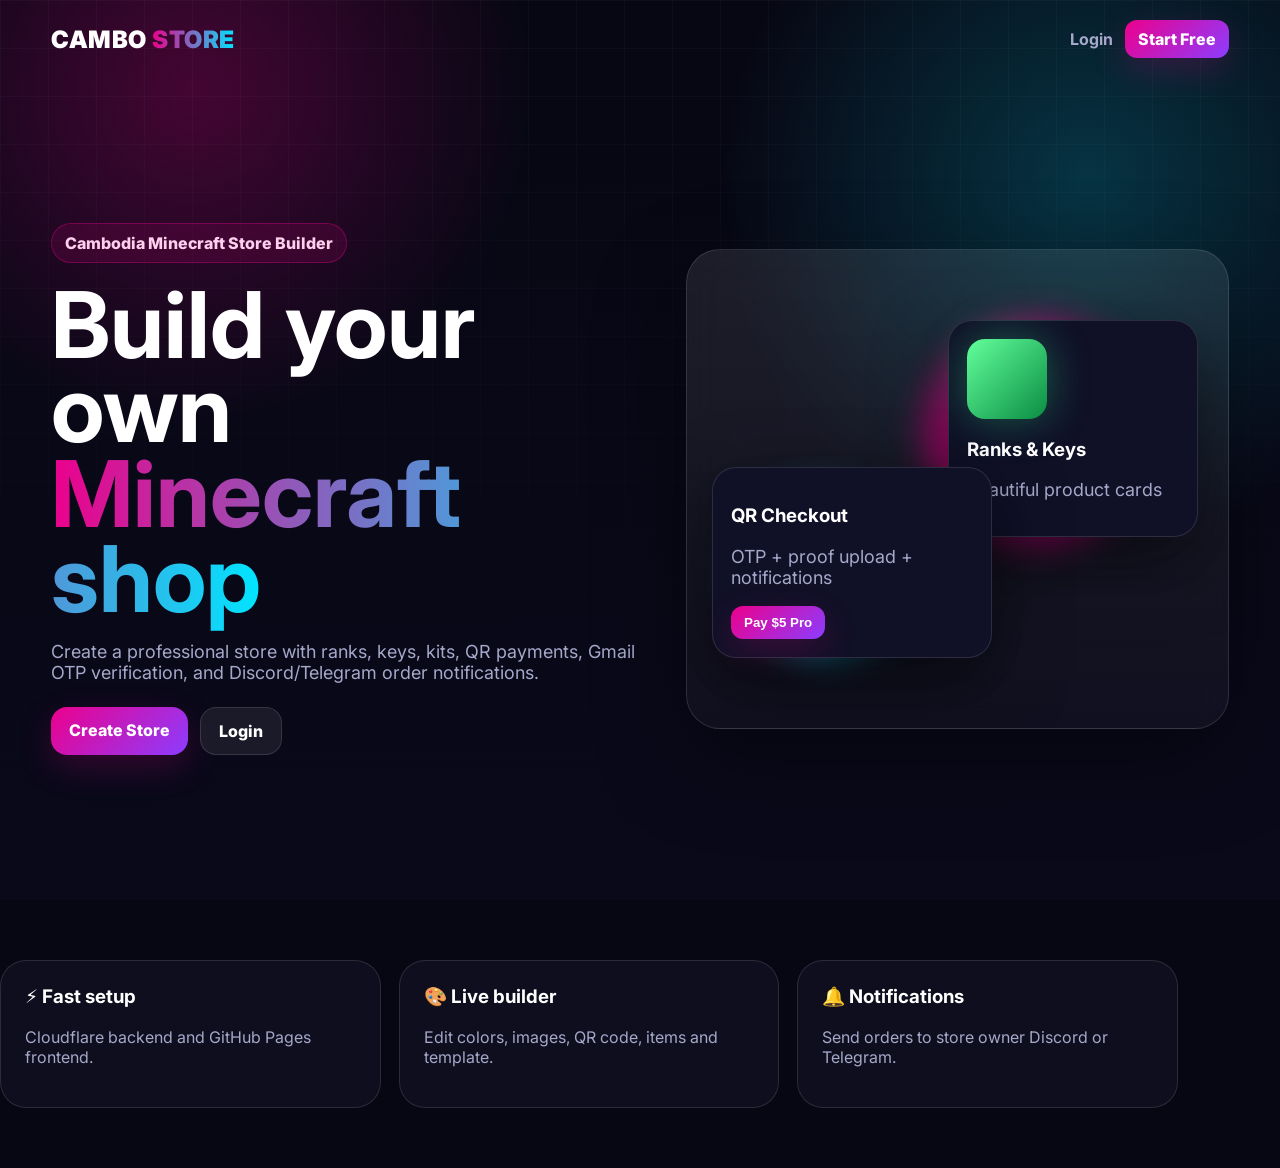
==== commit 5d14487a: "Add files via upload" ====
--- a/index.html
+++ b/index.html
@@ -1 +1 @@
-<!doctype html><html><head><meta charset="utf-8"><meta name="viewport" content="width=device-width,initial-scale=1"><title>Register</title><link rel="stylesheet" href="style.css"><script src="app.js" defer></script></head><body class="auth-page"><div class="auth-card"><h1>Create Account</h1><input id="name" placeholder="Name"><input id="email" placeholder="Gmail"><input id="password" type="password" placeholder="Password"><button onclick="register()">Create Account</button><p><a href="login.html">Login</a></p></div><div id="toastBox"></div></body></html>
+<!doctype html><html><head><meta charset="utf-8"><meta name="viewport" content="width=device-width,initial-scale=1"><title>Cambo Store</title><link rel="stylesheet" href="style.css"><script src="app.js" defer></script></head><body onload="initHome()"><header class="container nav"><div class="logo">CAMBO <span>STORE</span></div><nav class="nav-links" id="authNav"><a class="nav-link" href="login.html">Login</a><a class="btn small" href="register.html">Start Free</a></nav></header><main class="container hero"><section><span class="badge">Cambodia Minecraft Store Builder</span><h1>Build your own <span class="grad">Minecraft shop</span></h1><p>Create a professional store with ranks, keys, kits, QR payments, Gmail OTP verification, and Discord/Telegram order notifications.</p><div class="hero-actions"><a class="btn" href="register.html">Create Store</a><a class="btn ghost" href="login.html">Login</a></div></section><section class="hero-art"><div class="orb p"></div><div class="orb c"></div><div class="mock-card one"><div class="cube"></div><h3>Ranks & Keys</h3><p>Beautiful product cards</p></div><div class="mock-card two"><h3>QR Checkout</h3><p>OTP + proof upload + notifications</p><button class="btn small">Pay $5 Pro</button></div></section></main><section class="container grid3"><div class="feature"><h3>⚡ Fast setup</h3><p>Cloudflare backend and GitHub Pages frontend.</p></div><div class="feature"><h3>🎨 Live builder</h3><p>Edit colors, images, QR code, items and template.</p></div><div class="feature"><h3>🔔 Notifications</h3><p>Send orders to store owner Discord or Telegram.</p></div></section><div id="toastBox"></div></body></html>
--- a/style.css
+++ b/style.css
@@ -1,2 +1,5 @@
-@import url('https://fonts.googleapis.com/css2?family=Inter:wght@400;600;700;800;900&display=swap');
-*{box-sizing:border-box}body{margin:0;font-family:Inter,system-ui;background:#070b12;color:#fff}button,a{cursor:pointer}input,select,button{font:inherit}.neon-body{background:radial-gradient(circle at 20% 10%,#40104d 0,transparent 28%),radial-gradient(circle at 80% 20%,#081e4b 0,transparent 28%),#050711;color:white;min-height:100vh}.store-app{display:grid;grid-template-columns:260px 1fr 370px;gap:22px;padding:22px;min-height:100vh}.store-sidebar,.checkout-card,.hero-neon,.stats-row,.product-card,.trust-bar,.topbar,.admin-card,.dash-row,.mini-store{background:linear-gradient(180deg,rgba(24,18,46,.82),rgba(8,10,24,.88));border:1px solid rgba(236,0,140,.24);box-shadow:0 0 32px rgba(236,0,140,.08);border-radius:22px}.store-sidebar{position:sticky;top:22px;height:calc(100vh - 44px);padding:22px;display:flex;flex-direction:column}.store-logo{display:flex;gap:12px;align-items:center;font-weight:900;font-size:24px;line-height:.9}.store-logo span{color:#ff2abf}.logo-icon{width:52px;height:52px;display:grid;place-items:center;border-radius:16px;background:linear-gradient(135deg,#ec008c,#742cff);box-shadow:0 0 28px #ec008c66}.store-sidebar nav{display:flex;flex-direction:column;gap:8px;margin-top:35px}.store-sidebar a{padding:14px 16px;border-radius:14px;color:#ddd;text-decoration:none}.store-sidebar a.active,.store-sidebar a:hover{background:linear-gradient(90deg,#ec008c,#a719ff);color:white;box-shadow:0 0 24px #ec008c55}.sidebar-profile{margin-top:auto;padding:18px;border-radius:18px;background:rgba(236,0,140,.12);border:1px solid rgba(236,0,140,.35)}.sidebar-profile span{color:#00ff88;font-weight:900}.store-content{min-width:0}.topbar{height:60px;margin-bottom:18px;padding:12px 18px;display:flex;justify-content:space-between;align-items:center}.search{color:#aaa;background:rgba(255,255,255,.05);border:1px solid rgba(255,255,255,.1);padding:12px 18px;border-radius:18px;min-width:330px}.cart-pill{background:rgba(236,0,140,.16);padding:12px 18px;border-radius:18px;border:1px solid #ec008c55}.cart-pill b{background:#ec008c;border-radius:99px;padding:2px 8px;margin-left:6px}.hero-neon{min-height:340px;padding:46px;position:relative;overflow:hidden}.hero-neon:after{content:"";position:absolute;inset:0;background:linear-gradient(90deg,rgba(0,0,0,.35),transparent),radial-gradient(circle at 80% 40%,rgba(255,42,191,.35),transparent 35%);pointer-events:none}.hero-neon>*{position:relative;z-index:1}.pill{display:inline-flex;padding:8px 14px;border-radius:99px;background:rgba(236,0,140,.25);border:1px solid rgba(236,0,140,.55);color:#ff80df;font-weight:800}.hero-neon h1{font-size:64px;line-height:.95;max-width:620px;margin:22px 0 14px;font-weight:900;letter-spacing:-2px;text-shadow:0 0 18px #ec008c66}.hero-neon p{font-size:18px;color:#ddd;max-width:520px}.hero-neon button,.product-card button,.checkout-card button,.submit-btn,.dash-row button,.admin-card button{border:0;border-radius:14px;padding:13px 18px;background:linear-gradient(90deg,#ec008c,#a719ff);color:white;font-weight:900;box-shadow:0 0 20px #ec008c33}.hero-neon .ghost{margin-left:10px;background:rgba(255,255,255,.08);border:1px solid rgba(255,255,255,.16)}.stats-row{display:grid;grid-template-columns:repeat(4,1fr);gap:10px;margin:18px 0;padding:18px}.stats-row div{display:flex;gap:12px;align-items:center;justify-content:center}.stats-row b{font-size:24px}.stats-row span{display:block;color:#aaa}.section-title{margin:24px 0 15px}.product-grid{display:grid;grid-template-columns:repeat(4,minmax(0,1fr));gap:18px}.product-card{padding:16px;transition:.25s transform,.25s box-shadow}.product-card:hover{transform:translateY(-7px);box-shadow:0 0 38px rgba(236,0,140,.2)}.product-card img,.item-placeholder{width:100%;height:150px;object-fit:cover;border-radius:16px;background:radial-gradient(circle,#ec008c66,#090b18);display:grid;place-items:center;font-size:50px}.product-card p{color:#aaa;min-height:42px}.product-card strong{display:block;color:#00ff88;font-size:18px;margin-bottom:14px}.trust-bar{display:grid;grid-template-columns:repeat(4,1fr);gap:12px;margin:22px 0;padding:20px;text-align:center}.checkout-card{position:sticky;top:22px;height:fit-content;padding:22px}.checkout-card h2{margin-top:0}.checkout-card label{display:block;margin:12px 0 7px;font-weight:800;color:#eee}.checkout-card input,.checkout-card select{width:100%;padding:13px;border-radius:14px;background:#080b16;border:1px solid rgba(255,255,255,.12);color:white}.checkout-card button{margin-top:10px}.checkout-card .submit-btn{width:100%;margin-top:16px}.cart-line,.cart-total{display:flex;align-items:center;justify-content:space-between;gap:10px;padding:10px 0}.cart-line button{padding:6px 10px;background:#24142e}.qr-box{margin:16px 0;padding:16px;text-align:center;border-radius:18px;background:linear-gradient(135deg,#ec008c,#5b14c9)}.qr-box img{width:180px;max-width:100%;border-radius:14px;background:white;padding:8px}.toast{position:relative;margin:10px;padding:14px 18px;border-radius:14px;background:#081b12;border:1px solid #00ff88;color:white;box-shadow:0 0 25px #00ff8844}.toast.err{background:#240811;border-color:#ff3b7a}#toastBox{position:fixed;right:20px;bottom:20px;z-index:9999}.dash-row,.admin-card{padding:18px;margin:12px 0;display:flex;justify-content:space-between;gap:18px;align-items:center}.row-actions{display:flex;gap:8px;flex-wrap:wrap}.mini-store{padding:35px}.auth-page,.dash-page{min-height:100vh;background:radial-gradient(circle at top,#311050,transparent 35%),#070713;padding:28px}.auth-card,.panel-card{max-width:460px;margin:8vh auto;padding:30px;border-radius:26px;background:rgba(16,14,34,.88);border:1px solid rgba(236,0,140,.35);box-shadow:0 0 40px rgba(236,0,140,.12)}.auth-card input,.panel-card input,.panel-card select,textarea{width:100%;margin:8px 0 14px;padding:14px;border-radius:14px;background:#090b16;border:1px solid rgba(255,255,255,.13);color:white}.auth-card button,.panel-card button{width:100%;border:0;border-radius:14px;padding:14px;background:linear-gradient(90deg,#ec008c,#812cff);color:#fff;font-weight:900}.panel-wrap{max-width:1200px;margin:auto}.panel-grid{display:grid;grid-template-columns:1fr 1fr;gap:20px}.notice{padding:14px;border-radius:16px;background:#271429;border:1px solid #ec008c;margin-bottom:16px}@media(max-width:1150px){.store-app{grid-template-columns:1fr}.store-sidebar,.checkout-card{position:relative;height:auto;top:auto}.store-sidebar nav{display:grid;grid-template-columns:repeat(3,1fr)}.product-grid{grid-template-columns:repeat(2,1fr)}}@media(max-width:650px){.store-app{padding:12px}.hero-neon{padding:28px}.hero-neon h1{font-size:42px}.stats-row,.trust-bar,.product-grid,.panel-grid{grid-template-columns:1fr}.search{min-width:0;width:100%}.topbar{height:auto;gap:10px;flex-direction:column;align-items:stretch}.store-sidebar nav{grid-template-columns:1fr 1fr}.store-sidebar{padding:16px}}
+@import url('https://fonts.googleapis.com/css2?family=Inter:wght@400;500;600;700;800;900&display=swap');
+:root{--bg:#070713;--card:rgba(18,18,35,.76);--line:rgba(255,255,255,.12);--txt:#fff;--mut:#a6a8ca;--pink:#ec008c;--cyan:#00e5ff;--yellow:#ffe15c;--green:#2cff9a;--red:#ff4e7a}
+*{box-sizing:border-box}body{margin:0;font-family:Inter,system-ui;background:var(--bg);color:var(--txt);overflow-x:hidden}body:before{content:"";position:fixed;inset:0;background:radial-gradient(circle at 15% 10%,#ec008c44,transparent 25%),radial-gradient(circle at 85% 20%,#00e5ff33,transparent 28%),linear-gradient(#070713,#09091a);z-index:-2}body:after{content:"";position:fixed;inset:0;background-image:linear-gradient(rgba(255,255,255,.03) 1px,transparent 1px),linear-gradient(90deg,rgba(255,255,255,.03) 1px,transparent 1px);background-size:48px 48px;mask-image:linear-gradient(to bottom,#000,transparent 80%);z-index:-1}.container{width:min(1180px,92%);margin:auto}.nav{height:78px;display:flex;align-items:center;justify-content:space-between}.logo{font-weight:900;font-size:24px;letter-spacing:.5px}.logo span,.grad{background:linear-gradient(90deg,var(--pink),var(--cyan));-webkit-background-clip:text;color:transparent}.nav-links{display:flex;gap:12px;align-items:center}.nav-link{color:var(--mut);text-decoration:none;font-weight:700}.btn,a.btn,button{border:0;border-radius:16px;padding:13px 18px;background:linear-gradient(135deg,var(--pink),#8c3dff);color:#fff;font-weight:800;cursor:pointer;text-decoration:none;box-shadow:0 12px 35px #ec008c33;transition:.2s}.btn:hover,button:hover{transform:translateY(-2px);box-shadow:0 16px 45px #00e5ff33}.btn.ghost,.ghost{background:rgba(255,255,255,.07);border:1px solid var(--line);box-shadow:none}.btn.danger{background:linear-gradient(135deg,#ff2d55,#7b1638)}.btn.small{padding:9px 13px;border-radius:12px}.hero{min-height:calc(100vh - 78px);display:grid;grid-template-columns:1.05fr .95fr;gap:35px;align-items:center}.badge,.pill{display:inline-flex;padding:9px 13px;border-radius:999px;background:rgba(236,0,140,.12);border:1px solid rgba(236,0,140,.35);color:#ffd0ee;font-weight:800}.hero h1{font-size:clamp(44px,8vw,92px);line-height:.92;margin:20px 0}.hero p{font-size:18px;color:var(--mut);max-width:600px}.hero-actions{display:flex;gap:12px;flex-wrap:wrap;margin-top:24px}.hero-art,.glass{background:linear-gradient(180deg,rgba(255,255,255,.09),rgba(255,255,255,.035));border:1px solid var(--line);border-radius:34px;box-shadow:0 30px 90px rgba(0,0,0,.35);backdrop-filter:blur(18px)}.hero-art{min-height:480px;padding:24px;position:relative;overflow:hidden}.orb{position:absolute;border-radius:50%;filter:blur(18px);opacity:.75}.orb.p{width:220px;height:220px;background:var(--pink);right:15%;top:15%}.orb.c{width:160px;height:160px;background:var(--cyan);left:10%;bottom:16%}.mock-card{position:absolute;background:#101027;border:1px solid var(--line);border-radius:24px;padding:18px;box-shadow:0 25px 70px #0008}.mock-card.one{right:30px;top:70px;width:250px}.mock-card.two{left:25px;bottom:70px;width:280px}.cube{width:80px;height:80px;border-radius:18px;background:linear-gradient(135deg,#62ff9b,#0b8d43);box-shadow:0 0 45px #2cff9a55}.grid3{display:grid;grid-template-columns:repeat(3,1fr);gap:18px;margin:60px 0}.feature,.auth-card,.panel-card,.list-card,.admin-card{background:var(--card);border:1px solid var(--line);border-radius:26px;padding:24px;backdrop-filter:blur(16px)}.feature h3{margin-top:0}.auth-wrap{min-height:100vh;display:grid;place-items:center;padding:24px}.auth-card{width:min(470px,100%)}.auth-card h1{font-size:38px;margin:0 0 8px}.form{display:grid;gap:14px;margin-top:24px}input,select,textarea{width:100%;background:rgba(255,255,255,.07);border:1px solid var(--line);color:#fff;padding:14px 15px;border-radius:16px;outline:none}textarea{min-height:100px;resize:vertical}label{display:block;margin:10px 0 7px;color:#d7d8f7;font-weight:700}.muted,p,small{color:var(--mut)}.dash{display:grid;grid-template-columns:280px 1fr;min-height:100vh}.side{background:rgba(8,8,20,.75);border-right:1px solid var(--line);padding:24px;position:sticky;top:0;height:100vh}.side a{display:flex;color:#d8dcff;text-decoration:none;padding:14px;border-radius:16px;margin:6px 0;font-weight:800}.side a:hover,.side a.active{background:rgba(236,0,140,.16)}.main{padding:28px}.topbar{display:flex;justify-content:space-between;align-items:center;margin-bottom:22px}.cards{display:grid;grid-template-columns:repeat(3,1fr);gap:18px}.panel-card h2{margin-top:0}.builder{display:none;grid-template-columns:1fr 1fr;gap:18px;margin-top:20px}.list-card,.admin-card{display:flex;justify-content:space-between;gap:15px;align-items:center;margin:12px 0}.actions{display:flex;gap:8px;flex-wrap:wrap}.green{color:var(--green)}.yellow{color:var(--yellow)}.empty{padding:30px;text-align:center;border:1px dashed var(--line);border-radius:20px;color:var(--mut)}.neon-preview{border:1px solid var(--accent);border-radius:28px;min-height:260px;display:grid;grid-template-columns:100px 1fr;overflow:hidden}.mini-sidebar{background:rgba(0,0,0,.25);border-right:1px solid var(--line)}.mini-main{padding:28px}.mini-main span{color:var(--accent);font-weight:900}.store-shell{display:grid;grid-template-columns:250px 1fr 360px;gap:18px;min-height:100vh;padding:18px}.store-sidebar,.checkout-card{background:rgba(12,12,30,.88);border:1px solid var(--line);border-radius:28px;padding:22px;height:calc(100vh - 36px);position:sticky;top:18px;backdrop-filter:blur(18px)}.store-logo{display:flex;gap:12px;align-items:center;font-weight:900;font-size:22px}.store-logo span{color:var(--cyan)}.logo-icon{width:50px;height:50px;border-radius:16px;background:linear-gradient(135deg,var(--pink),var(--cyan));display:grid;place-items:center}.logo-icon img{width:100%;height:100%;object-fit:cover;border-radius:16px}.store-sidebar nav{margin:24px 0}.store-sidebar nav a{display:block;padding:14px;border-radius:16px;color:#dfe2ff;text-decoration:none;font-weight:800;margin:6px 0}.store-sidebar nav a.active,.store-sidebar nav a:hover{background:rgba(236,0,140,.18)}.sidebar-profile{margin-top:auto;background:rgba(255,255,255,.06);border:1px solid var(--line);border-radius:18px;padding:16px}.store-main{min-width:0}.hero-card{border:1px solid var(--line);border-radius:32px;min-height:380px;display:flex;align-items:center;padding:42px;overflow:hidden}.hero-card h1{font-size:clamp(36px,6vw,72px);line-height:.95;margin:18px 0}.hero-card p{max-width:600px}.stats-row{display:grid;grid-template-columns:repeat(3,1fr);gap:14px;margin:18px 0}.stats-row div{background:var(--card);border:1px solid var(--line);border-radius:20px;padding:18px}.stats-row b{display:block;font-size:24px}.section-head{display:flex;justify-content:space-between;align-items:center}.product-grid{display:grid;grid-template-columns:repeat(3,1fr);gap:18px}.product-card{background:linear-gradient(180deg,rgba(255,255,255,.08),rgba(255,255,255,.035));border:1px solid var(--line);border-radius:26px;padding:18px;transition:.2s}.product-card:hover{transform:translateY(-5px);box-shadow:0 20px 60px #ec008c22}.product-card img,.item-placeholder{width:100%;height:150px;object-fit:cover;border-radius:18px;background:rgba(255,255,255,.06);display:grid;place-items:center;font-size:44px}.product-card h3{margin:14px 0 6px}.product-card strong{font-size:24px;color:var(--yellow);display:block;margin:12px 0}.cart-line{display:grid;grid-template-columns:1fr auto auto;gap:10px;align-items:center;background:rgba(255,255,255,.06);border-radius:14px;padding:10px;margin:8px 0}.cart-line button{padding:6px 10px;border-radius:10px}.cart-total{display:flex;justify-content:space-between;font-size:20px}.qr-box{background:#fff;border-radius:18px;padding:12px;color:#111;text-align:center;margin:12px 0}.qr-box img{width:160px;max-width:100%}.submit-btn{width:100%;margin-top:12px}.toast{padding:14px 18px;background:#111229;border:1px solid var(--line);border-radius:16px;box-shadow:0 20px 50px #0008;margin:8px;color:#fff}.toast.bad{border-color:#ff4e7a;color:#ffd5de}.toastBox,#toastBox{position:fixed;right:18px;top:18px;z-index:9999}.spin{width:14px;height:14px;border:2px solid #fff7;border-top-color:#fff;border-radius:50%;display:inline-block;animation:spin .8s linear infinite}@keyframes spin{to{transform:rotate(360deg)}}.not-found{min-height:100vh;display:grid;place-items:center;text-align:center}
+@media(max-width:1100px){.store-shell{grid-template-columns:1fr}.store-sidebar,.checkout-card{position:relative;height:auto}.product-grid,.grid3,.cards{grid-template-columns:repeat(2,1fr)}.dash{grid-template-columns:1fr}.side{height:auto;position:relative}.builder{grid-template-columns:1fr}.hero{grid-template-columns:1fr}.hero-art{min-height:320px}}
+@media(max-width:650px){.nav{height:auto;padding:16px 0;gap:12px}.nav,.nav-links,.topbar,.list-card,.admin-card{flex-direction:column;align-items:flex-start}.hero{padding:20px 0}.product-grid,.grid3,.cards,.stats-row{grid-template-columns:1fr}.store-shell{padding:10px}.hero-card{padding:24px;min-height:300px}.checkout-card,.store-sidebar{border-radius:22px}.main{padding:15px}}
